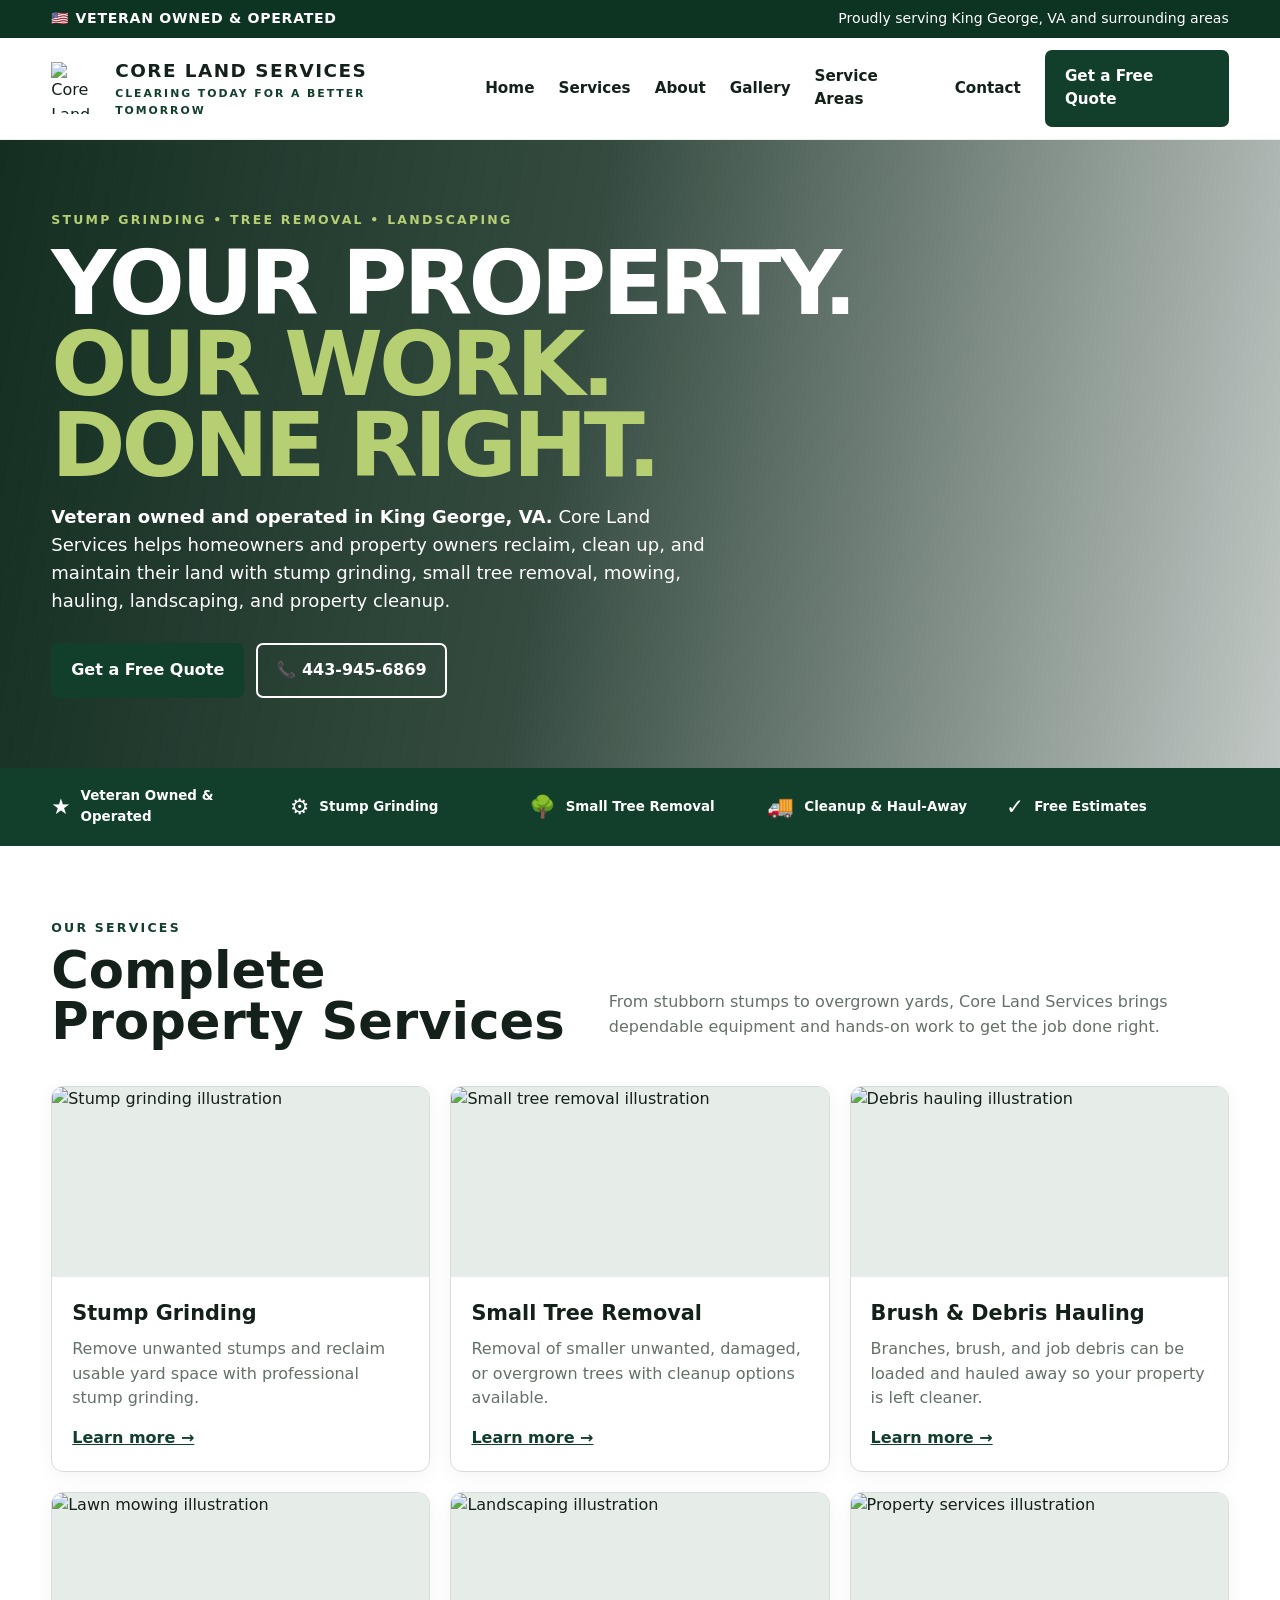
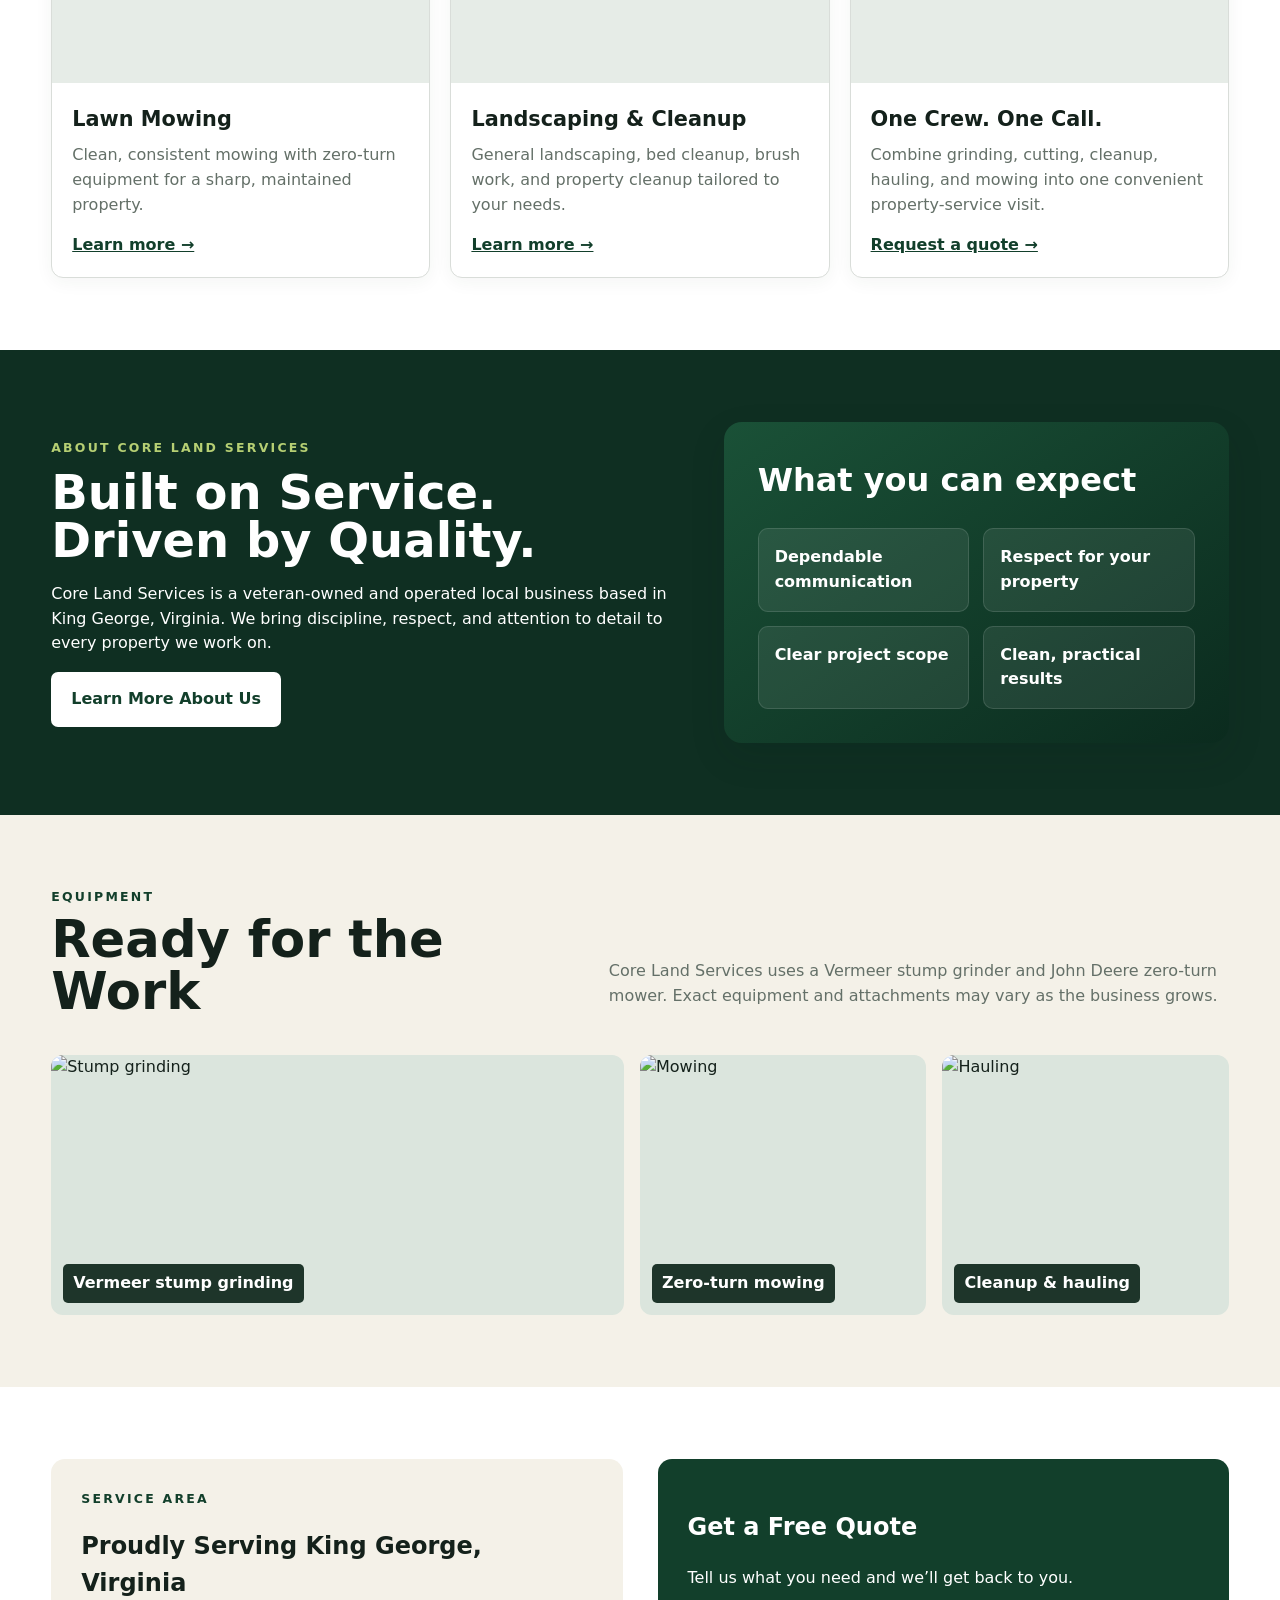
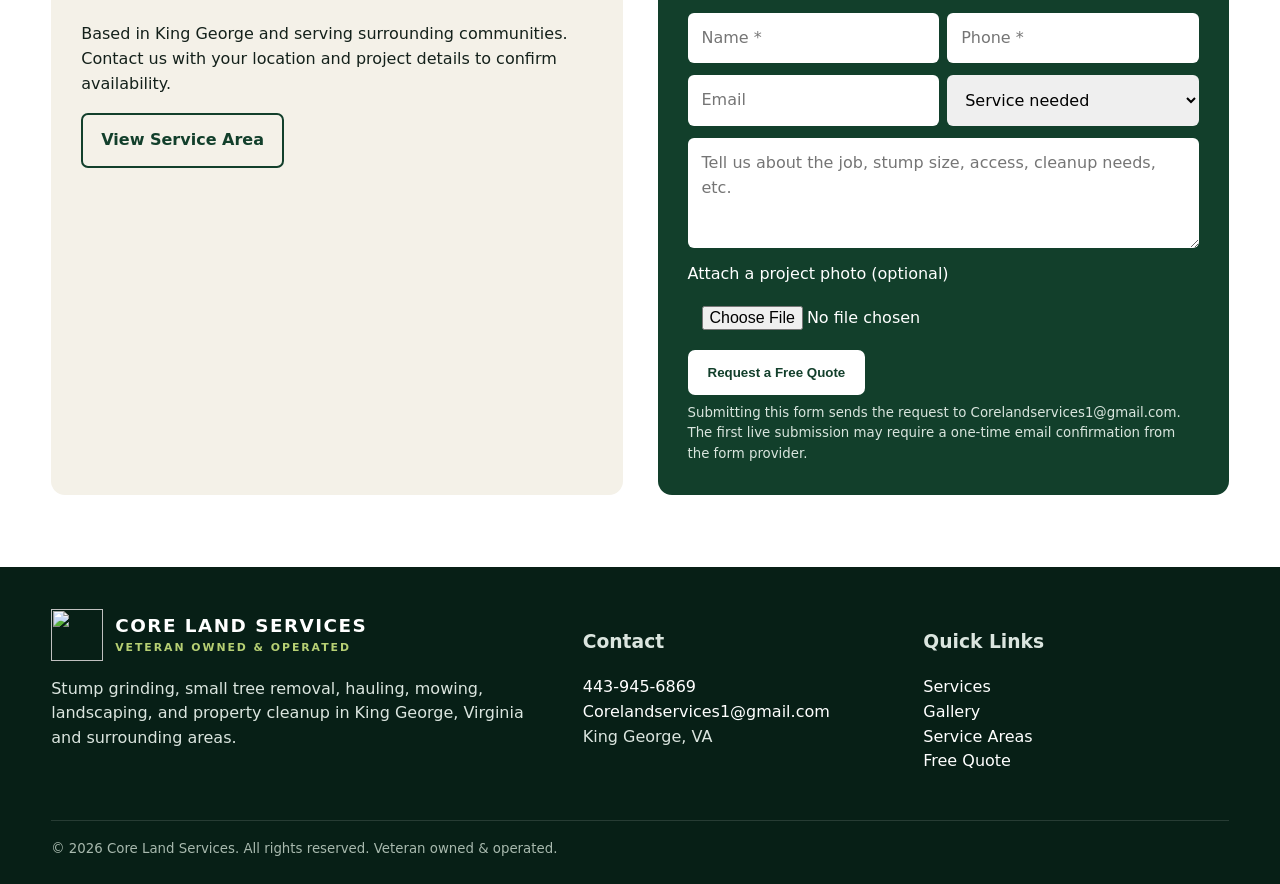
==== index.html @ 442d8fdb "Add files via upload" ====
<!doctype html><html lang="en"><head><meta charset="utf-8"><meta name="viewport" content="width=device-width,initial-scale=1"><title>Core Land Services | Stump Grinding & Landscaping in King George, VA</title><meta name="description" content="Veteran-owned stump grinding, small tree removal, hauling, mowing, landscaping and property cleanup in King George, Virginia."><link rel="canonical" href="https://corelandservicesva.com/"><link rel="stylesheet" href="styles.css"><meta name="theme-color" content="#123f2b"><script type="application/ld+json">{"@context":"https://schema.org","@type":"LocalBusiness","name":"Core Land Services","url":"https://corelandservicesva.com","telephone":"+1-443-945-6869","email":"Corelandservices1@gmail.com","description":"Veteran-owned stump grinding, small tree removal, hauling, mowing, landscaping, and property cleanup company serving King George, Virginia and surrounding areas.","address":{"@type":"PostalAddress","addressLocality":"King George","addressRegion":"VA","addressCountry":"US"},"areaServed":"King George, Virginia"}</script></head><body><div class="topbar"><div class="wrap"><span class="veteran">🇺🇸 VETERAN OWNED & OPERATED</span><span>Proudly serving King George, VA and surrounding areas</span></div></div>
<header class="site-header"><div class="wrap nav"><a class="brand" href="index.html"><img class="brand-mark" src="assets/logo.svg" alt="Core Land Services logo"><span class="brand-text"><strong>CORE LAND SERVICES</strong><span>CLEARING TODAY FOR A BETTER TOMORROW</span></span></a><button class="menu-btn" aria-label="Open menu">☰</button><nav class="navlinks"><a href="index.html">Home</a><a href="services.html">Services</a><a href="about.html">About</a><a href="gallery.html">Gallery</a><a href="service-areas.html">Service Areas</a><a href="contact.html">Contact</a><a class="btn btn-primary" href="contact.html#quote">Get a Free Quote</a></nav></div></header><main><section class="hero"><div class="wrap"><div><div class="eyebrow">Stump Grinding • Tree Removal • Landscaping</div><h1>Your property.<br><span>Our work. Done right.</span></h1><p><strong>Veteran owned and operated in King George, VA.</strong> Core Land Services helps homeowners and property owners reclaim, clean up, and maintain their land with stump grinding, small tree removal, mowing, hauling, landscaping, and property cleanup.</p><div class="hero-actions"><a class="btn btn-primary" href="contact.html#quote">Get a Free Quote</a><a class="btn btn-outline" href="tel:+14439456869">📞 443-945-6869</a></div></div></div></section>
<section class="trustbar"><div class="wrap trust-grid"><div class="trust-item"><b>★</b> Veteran Owned & Operated</div><div class="trust-item"><b>⚙</b> Stump Grinding</div><div class="trust-item"><b>🌳</b> Small Tree Removal</div><div class="trust-item"><b>🚚</b> Cleanup & Haul-Away</div><div class="trust-item"><b>✓</b> Free Estimates</div></div></section>
<section class="section"><div class="wrap"><div class="section-head"><div><div class="eyebrow" style="color:var(--green)">Our Services</div><h2>Complete Property Services</h2></div><p>From stubborn stumps to overgrown yards, Core Land Services brings dependable equipment and hands-on work to get the job done right.</p></div><div class="cards">
<div class="card"><div class="card-art"><img src="assets/stump.svg" alt="Stump grinding illustration"></div><div class="card-body"><h3>Stump Grinding</h3><p>Remove unwanted stumps and reclaim usable yard space with professional stump grinding.</p><a href="stump-grinding.html">Learn more →</a></div></div>
<div class="card"><div class="card-art"><img src="assets/tree.svg" alt="Small tree removal illustration"></div><div class="card-body"><h3>Small Tree Removal</h3><p>Removal of smaller unwanted, damaged, or overgrown trees with cleanup options available.</p><a href="small-tree-removal.html">Learn more →</a></div></div>
<div class="card"><div class="card-art"><img src="assets/haul.svg" alt="Debris hauling illustration"></div><div class="card-body"><h3>Brush & Debris Hauling</h3><p>Branches, brush, and job debris can be loaded and hauled away so your property is left cleaner.</p><a href="services.html#hauling">Learn more →</a></div></div>
<div class="card"><div class="card-art"><img src="assets/mow.svg" alt="Lawn mowing illustration"></div><div class="card-body"><h3>Lawn Mowing</h3><p>Clean, consistent mowing with zero-turn equipment for a sharp, maintained property.</p><a href="mowing-landscaping.html">Learn more →</a></div></div>
<div class="card"><div class="card-art"><img src="assets/landscape.svg" alt="Landscaping illustration"></div><div class="card-body"><h3>Landscaping & Cleanup</h3><p>General landscaping, bed cleanup, brush work, and property cleanup tailored to your needs.</p><a href="mowing-landscaping.html">Learn more →</a></div></div>
<div class="card"><div class="card-art"><img src="assets/hero-land.svg" alt="Property services illustration"></div><div class="card-body"><h3>One Crew. One Call.</h3><p>Combine grinding, cutting, cleanup, hauling, and mowing into one convenient property-service visit.</p><a href="contact.html#quote">Request a quote →</a></div></div>
</div></div></section>
<section class="section dark"><div class="wrap split"><div><div class="eyebrow">About Core Land Services</div><h2 style="font-size:3rem;line-height:1;margin:10px 0 18px">Built on Service.<br>Driven by Quality.</h2><p>Core Land Services is a veteran-owned and operated local business based in King George, Virginia. We bring discipline, respect, and attention to detail to every property we work on.</p><a class="btn btn-light" href="about.html">Learn More About Us</a></div><div class="feature-box"><h3>What you can expect</h3><div class="feature-list"><div class="feature">Dependable communication</div><div class="feature">Respect for your property</div><div class="feature">Clear project scope</div><div class="feature">Clean, practical results</div></div></div></div></section>
<section class="section alt"><div class="wrap"><div class="section-head"><div><div class="eyebrow" style="color:var(--green)">Equipment</div><h2>Ready for the Work</h2></div><p>Core Land Services uses a Vermeer stump grinder and John Deere zero-turn mower. Exact equipment and attachments may vary as the business grows.</p></div><div class="projects"><div class="project"><img src="assets/stump.svg" alt="Stump grinding"><span>Vermeer stump grinding</span></div><div class="project"><img src="assets/mow.svg" alt="Mowing"><span>Zero-turn mowing</span></div><div class="project"><img src="assets/haul.svg" alt="Hauling"><span>Cleanup & hauling</span></div></div></div></section>
<section class="section"><div class="wrap service-area"><div class="area-card"><div class="eyebrow" style="color:var(--green)">Service Area</div><h2>Proudly Serving King George, Virginia</h2><p>Based in King George and serving surrounding communities. Contact us with your location and project details to confirm availability.</p><a class="btn btn-ghost" href="service-areas.html">View Service Area</a></div><div class="quote-card" id="quote"><h2>Get a Free Quote</h2><p>Tell us what you need and we’ll get back to you.</p><form action="https://formsubmit.co/Corelandservices1@gmail.com" method="POST" enctype="multipart/form-data"><input type="hidden" name="_subject" value="New Core Land Services Quote Request"><input type="hidden" name="_captcha" value="false"><input type="hidden" name="_template" value="table"><input type="hidden" name="_next" value="https://corelandservicesva.com/thanks.html"><div class="form-grid"><input name="Name" placeholder="Name *" required><input name="Phone" type="tel" placeholder="Phone *" required></div><div class="form-grid"><input name="Email" type="email" placeholder="Email"><select name="Service"><option value="">Service needed</option><option>Stump Grinding</option><option>Small Tree Removal</option><option>Brush & Debris Hauling</option><option>Lawn Mowing</option><option>Landscaping / Property Cleanup</option><option>Other</option></select></div><textarea name="Message" placeholder="Tell us about the job, stump size, access, cleanup needs, etc."></textarea><label>Attach a project photo (optional)<input name="attachment" type="file" accept="image/*"></label><button class="btn btn-light" type="submit">Request a Free Quote</button><small>Submitting this form sends the request to Corelandservices1@gmail.com. The first live submission may require a one-time email confirmation from the form provider.</small></form></div></div></section></main><footer class="footer"><div class="wrap"><div class="footer-grid"><div><a class="brand" href="index.html"><img class="brand-mark" src="assets/logo.svg" alt=""><span class="brand-text"><strong style="color:#fff">CORE LAND SERVICES</strong><span style="color:#b6cf73">VETERAN OWNED & OPERATED</span></span></a><p>Stump grinding, small tree removal, hauling, mowing, landscaping, and property cleanup in King George, Virginia and surrounding areas.</p></div><div><h3>Contact</h3><p><a href="tel:+14439456869">443-945-6869</a><br><a href="mailto:Corelandservices1@gmail.com">Corelandservices1@gmail.com</a><br>King George, VA</p></div><div><h3>Quick Links</h3><p><a href="services.html">Services</a><br><a href="gallery.html">Gallery</a><br><a href="service-areas.html">Service Areas</a><br><a href="contact.html">Free Quote</a></p></div></div><small>© <span data-year></span> Core Land Services. All rights reserved. Veteran owned & operated.</small></div></footer><a class="btn btn-primary mobile-cta" href="tel:+14439456869">📞 Call 443-945-6869</a><script src="script.js"></script></body></html>
---- styles.css ----
:root{
  --green:#123f2b;--green2:#1f5a3d;--lime:#b6cf73;--cream:#f4f1e8;--ink:#14211b;--muted:#647068;--line:#d9ddd9;--white:#fff;--shadow:0 14px 36px rgba(12,35,24,.12)
}
*{box-sizing:border-box}html{scroll-behavior:smooth}body{margin:0;font-family:Inter,ui-sans-serif,system-ui,-apple-system,BlinkMacSystemFont,"Segoe UI",sans-serif;color:var(--ink);background:#fff;line-height:1.55}a{color:inherit}.wrap{width:min(1180px,92vw);margin:auto}.topbar{background:#0d3323;color:#fff;font-size:.88rem}.topbar .wrap{display:flex;justify-content:space-between;gap:20px;padding:8px 0}.veteran{font-weight:800;letter-spacing:.05em}.site-header{position:sticky;top:0;z-index:20;background:rgba(255,255,255,.96);backdrop-filter:blur(10px);border-bottom:1px solid rgba(18,63,43,.08)}.nav{display:flex;align-items:center;justify-content:space-between;gap:25px;padding:12px 0}.brand{display:flex;align-items:center;gap:12px;text-decoration:none}.brand-mark{width:52px;height:52px}.brand-text strong{display:block;font-size:1.15rem;letter-spacing:.08em}.brand-text span{display:block;font-size:.68rem;letter-spacing:.18em;color:var(--green);font-weight:800}.navlinks{display:flex;gap:24px;align-items:center}.navlinks a{text-decoration:none;font-weight:700;font-size:.95rem}.navlinks a:hover{color:var(--green2)}.btn{display:inline-flex;align-items:center;justify-content:center;gap:9px;padding:13px 18px;border-radius:7px;text-decoration:none;font-weight:900;border:2px solid transparent;cursor:pointer}.btn-primary{background:var(--green);color:#fff}.btn-primary:hover{background:#0b3121}.btn-outline{border-color:#fff;color:#fff}.btn-light{background:#fff;color:var(--green)}.btn-ghost{border-color:var(--green);color:var(--green)}.menu-btn{display:none;background:none;border:0;font-size:1.55rem}.hero{position:relative;overflow:hidden;background:linear-gradient(100deg,rgba(8,35,22,.95),rgba(8,35,22,.82) 44%,rgba(8,35,22,.25)),url('assets/hero-land.svg') center/cover no-repeat;color:#fff}.hero .wrap{min-height:590px;display:flex;align-items:center;padding:70px 0}.eyebrow{text-transform:uppercase;letter-spacing:.18em;font-weight:900;font-size:.78rem;color:var(--lime)}.hero h1,.page-hero h1{font-size:clamp(2.8rem,7vw,5.8rem);line-height:.9;margin:14px 0 18px;max-width:820px;letter-spacing:-.045em;text-transform:uppercase}.hero h1 span{color:var(--lime)}.hero p{max-width:660px;font-size:1.13rem}.hero-actions{display:flex;gap:12px;flex-wrap:wrap;margin-top:28px}.trustbar{background:var(--green);color:#fff}.trust-grid{display:grid;grid-template-columns:repeat(5,1fr);gap:16px;padding:18px 0}.trust-item{display:flex;align-items:center;gap:10px;font-weight:800;font-size:.84rem}.trust-item b{font-size:1.35rem}.section{padding:72px 0}.section.alt{background:var(--cream)}.section.dark{background:#0f2f22;color:#fff}.section-head{display:flex;justify-content:space-between;gap:35px;align-items:end;margin-bottom:30px}.section-head h2{font-size:clamp(2rem,4vw,3.2rem);line-height:1;margin:8px 0}.section-head p{max-width:620px;color:var(--muted)}.dark .section-head p{color:#d3ddd6}.cards{display:grid;grid-template-columns:repeat(3,1fr);gap:20px}.card{border:1px solid var(--line);border-radius:12px;overflow:hidden;background:#fff;box-shadow:0 4px 18px rgba(30,55,42,.05)}.card-art{height:190px;background:#e6ece7}.card-art img{width:100%;height:100%;object-fit:cover}.card-body{padding:20px}.card h3{margin:0 0 8px;font-size:1.3rem}.card p{color:var(--muted);margin:0 0 15px}.card a{font-weight:900;color:var(--green)}.split{display:grid;grid-template-columns:1.1fr .9fr;gap:55px;align-items:center}.feature-box{background:linear-gradient(145deg,#1a5137,#0b2b1e);color:#fff;border-radius:18px;padding:34px;box-shadow:var(--shadow)}.feature-box h3{font-size:2rem;margin:0 0 10px}.feature-list{display:grid;grid-template-columns:1fr 1fr;gap:14px;margin-top:22px}.feature{background:rgba(255,255,255,.08);border:1px solid rgba(255,255,255,.12);padding:16px;border-radius:10px;font-weight:800}.projects{display:grid;grid-template-columns:2fr 1fr 1fr;gap:16px}.project{min-height:260px;border-radius:12px;overflow:hidden;background:#dbe5dd;position:relative}.project img{width:100%;height:100%;object-fit:cover}.project span{position:absolute;left:12px;bottom:12px;background:rgba(10,35,23,.9);color:white;padding:7px 10px;border-radius:5px;font-weight:800}.service-area{display:grid;grid-template-columns:1fr 1fr;gap:35px}.area-card,.quote-card{padding:30px;border-radius:14px}.area-card{background:var(--cream)}.quote-card{background:var(--green);color:#fff}.quote-card input,.quote-card textarea,.quote-card select{width:100%;padding:13px 14px;border:0;border-radius:6px;margin:6px 0;font:inherit}.quote-card textarea{min-height:110px;resize:vertical}.form-grid{display:grid;grid-template-columns:1fr 1fr;gap:8px}.quote-card small{display:block;color:#d9e5de;margin-top:8px}.page-hero{background:linear-gradient(100deg,rgba(8,35,22,.96),rgba(8,35,22,.75)),url('assets/hero-land.svg') center/cover;color:#fff;padding:90px 0}.page-hero h1{font-size:clamp(2.7rem,6vw,5rem);max-width:900px}.breadcrumbs{font-weight:800;color:#d6e5dd}.content{max-width:850px}.content h2{font-size:2rem;margin-top:35px}.service-detail{display:grid;grid-template-columns:1fr 1fr;gap:38px;align-items:start}.service-detail img{width:100%;border-radius:14px}.checklist{padding:0;list-style:none}.checklist li{padding:8px 0 8px 30px;position:relative}.checklist li:before{content:'✓';position:absolute;left:0;color:var(--green);font-weight:900}.callout{background:var(--cream);border-left:5px solid var(--green);padding:22px;border-radius:8px}.contact-grid{display:grid;grid-template-columns:.85fr 1.15fr;gap:30px}.contact-box{border:1px solid var(--line);border-radius:12px;padding:25px}.contact-box a{color:var(--green);font-weight:900}.footer{background:#071f16;color:#dbe5df;padding:42px 0 24px}.footer-grid{display:grid;grid-template-columns:1.3fr .8fr .8fr;gap:35px}.footer a{color:#fff;text-decoration:none}.footer small{display:block;border-top:1px solid rgba(255,255,255,.13);margin-top:30px;padding-top:18px;color:#a8b9ae}.gallery{display:grid;grid-template-columns:repeat(3,1fr);gap:16px}.gallery figure{margin:0}.gallery img{width:100%;border-radius:10px}.gallery figcaption{font-weight:800;margin-top:6px}.notice{background:#fff8dd;border:1px solid #ead99a;padding:14px;border-radius:8px;color:#5e542f}.mobile-cta{display:none}
@media(max-width:900px){.navlinks{display:none;position:absolute;left:0;right:0;top:77px;background:#fff;padding:18px 4vw;flex-direction:column;align-items:flex-start;border-bottom:1px solid var(--line)}.navlinks.open{display:flex}.navlinks .btn{width:100%}.menu-btn{display:block}.trust-grid{grid-template-columns:1fr 1fr}.cards,.split,.service-area,.service-detail,.contact-grid,.footer-grid{grid-template-columns:1fr}.projects{grid-template-columns:1fr 1fr}.projects .project:first-child{grid-column:1/-1}.gallery{grid-template-columns:1fr 1fr}.hero .wrap{min-height:530px}.topbar .wrap{justify-content:center}.topbar .wrap span:last-child{display:none}.mobile-cta{display:flex;position:fixed;z-index:30;left:12px;right:12px;bottom:12px;box-shadow:0 10px 30px rgba(0,0,0,.25)}body{padding-bottom:72px}}
@media(max-width:580px){.cards,.gallery,.projects,.form-grid,.feature-list,.trust-grid{grid-template-columns:1fr}.projects .project:first-child{grid-column:auto}.hero h1{font-size:3rem}.brand-text strong{font-size:1rem}.brand-mark{width:44px;height:44px}.section{padding:54px 0}.section-head{display:block}.hero .wrap{padding:50px 0}.hero-actions .btn{width:100%}}
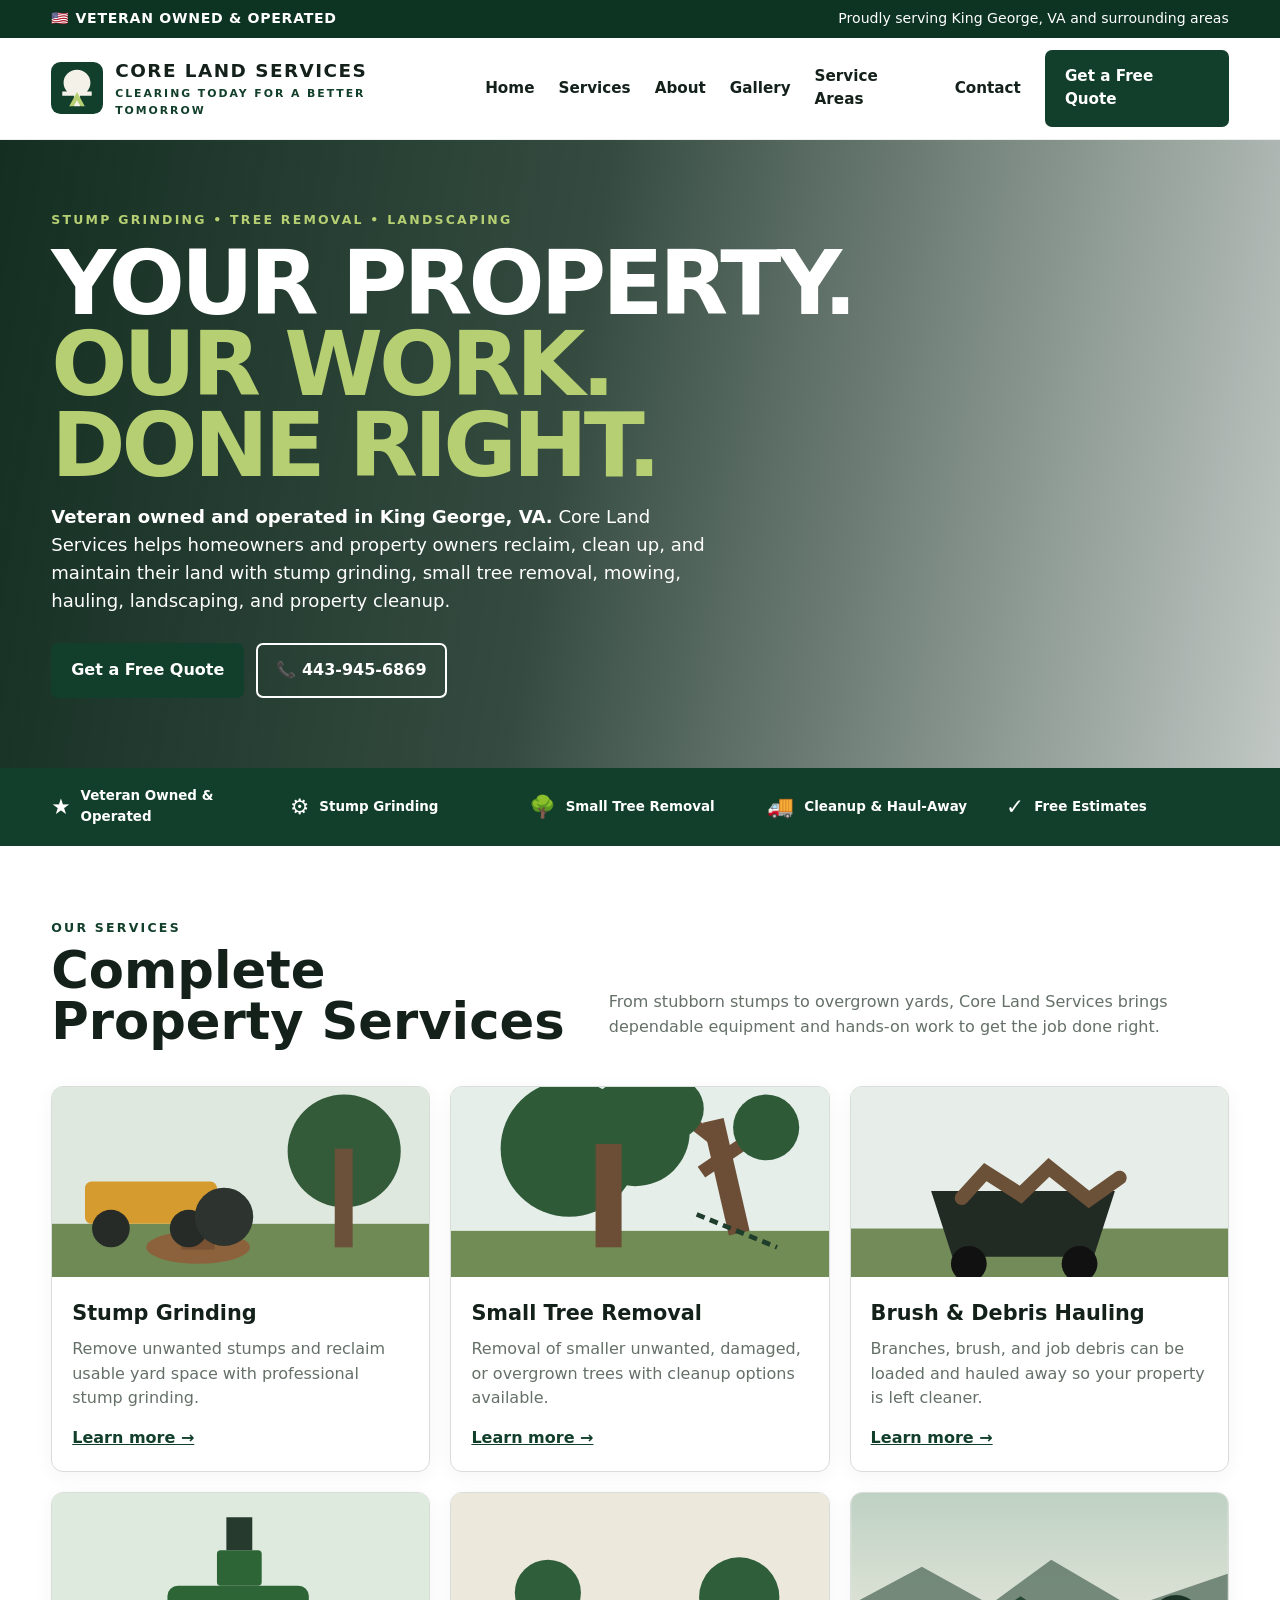
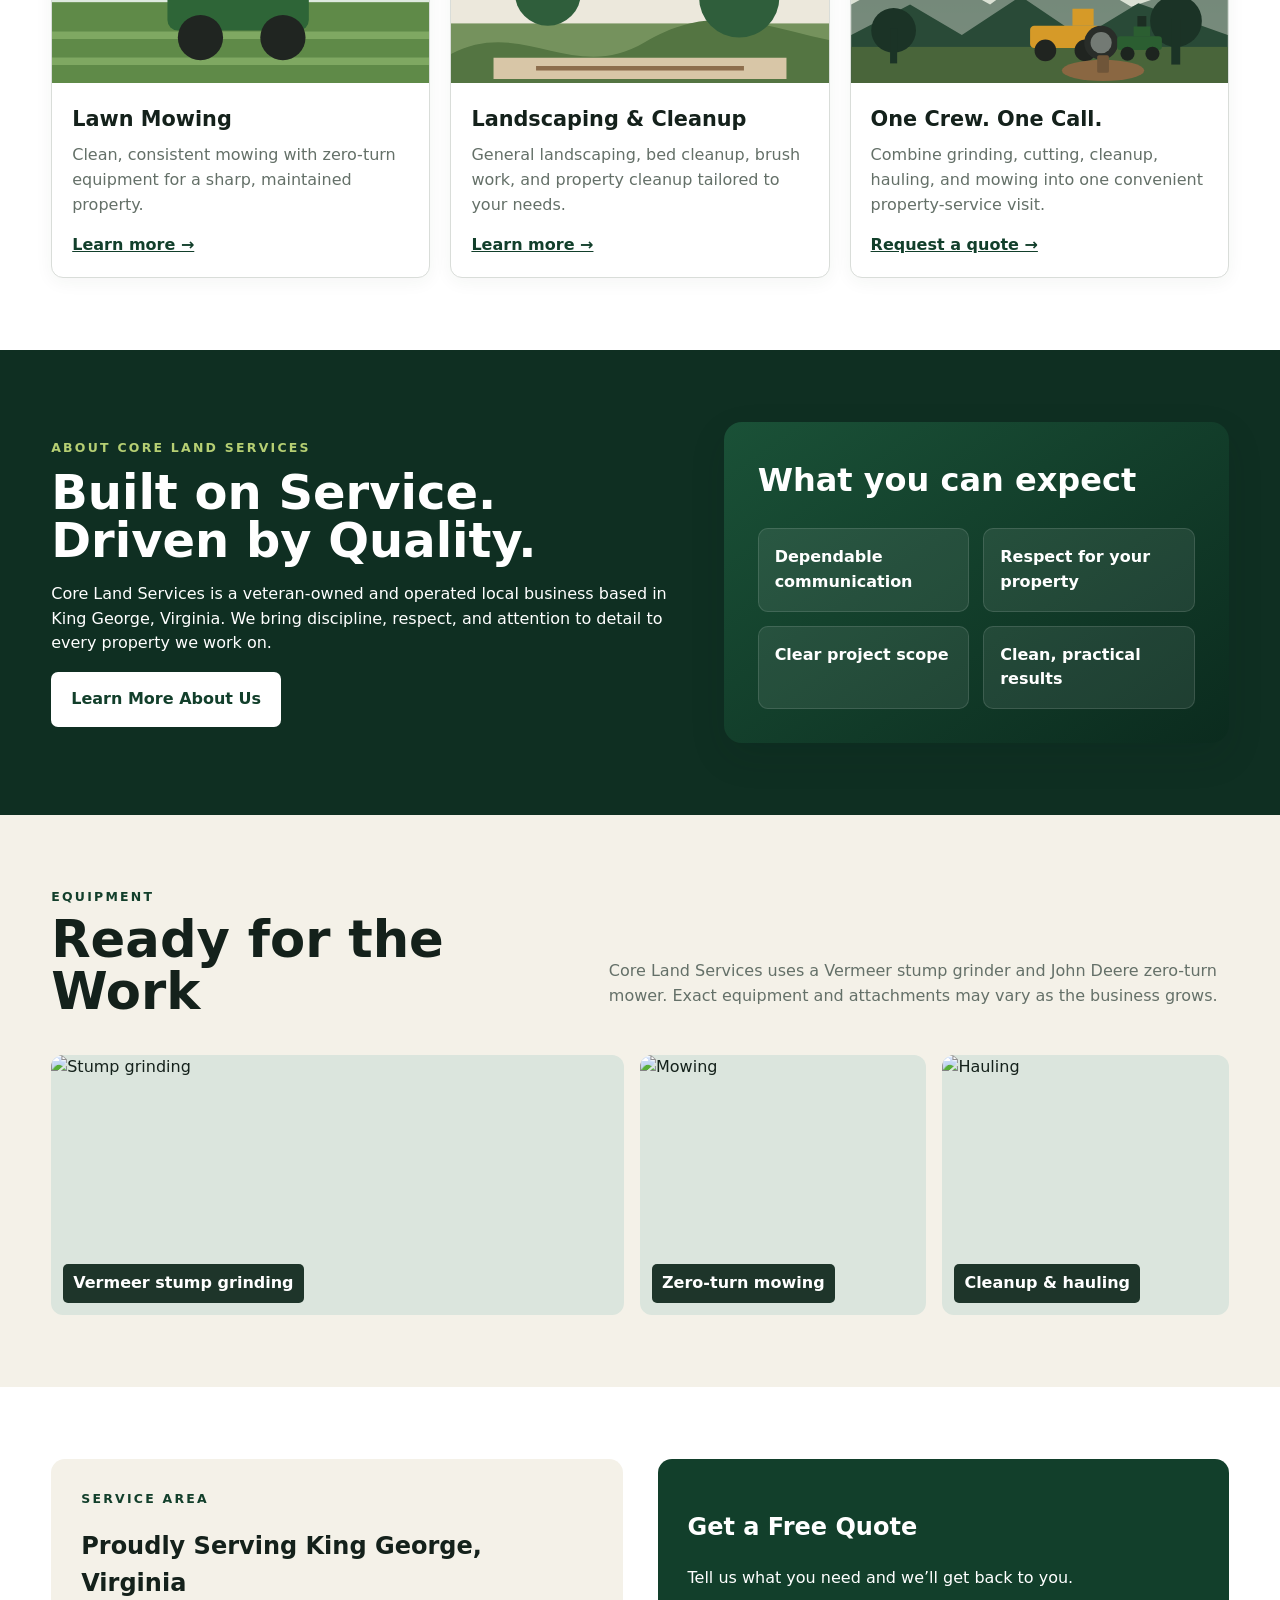
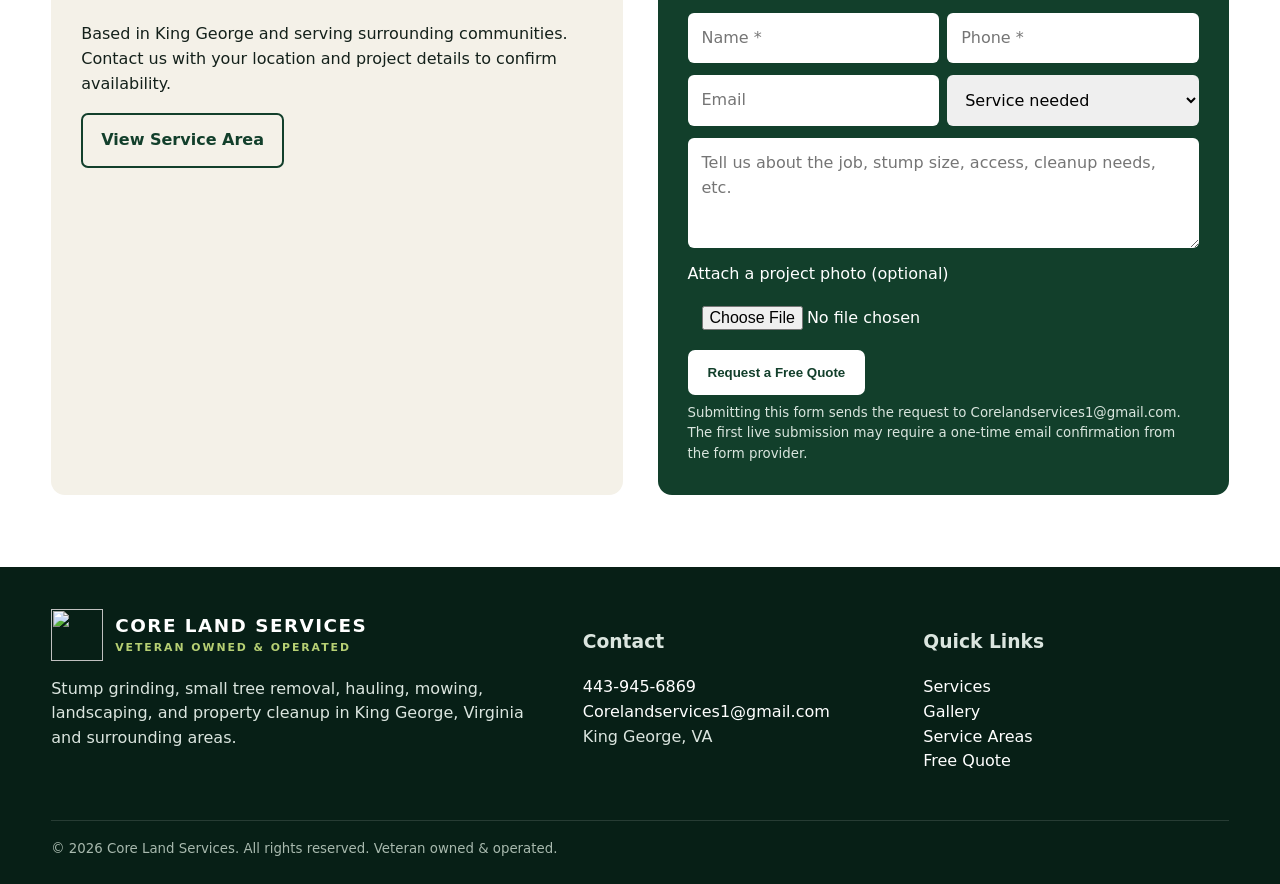
==== commit a40b1199: "Fix HTML structure and update logo paths" ====
--- a/index.html
+++ b/index.html
@@ -1,14 +1,14 @@
 <!doctype html><html lang="en"><head><meta charset="utf-8"><meta name="viewport" content="width=device-width,initial-scale=1"><title>Core Land Services | Stump Grinding & Landscaping in King George, VA</title><meta name="description" content="Veteran-owned stump grinding, small tree removal, hauling, mowing, landscaping and property cleanup in King George, Virginia."><link rel="canonical" href="https://corelandservicesva.com/"><link rel="stylesheet" href="styles.css"><meta name="theme-color" content="#123f2b"><script type="application/ld+json">{"@context":"https://schema.org","@type":"LocalBusiness","name":"Core Land Services","url":"https://corelandservicesva.com","telephone":"+1-443-945-6869","email":"Corelandservices1@gmail.com","description":"Veteran-owned stump grinding, small tree removal, hauling, mowing, landscaping, and property cleanup company serving King George, Virginia and surrounding areas.","address":{"@type":"PostalAddress","addressLocality":"King George","addressRegion":"VA","addressCountry":"US"},"areaServed":"King George, Virginia"}</script></head><body><div class="topbar"><div class="wrap"><span class="veteran">🇺🇸 VETERAN OWNED & OPERATED</span><span>Proudly serving King George, VA and surrounding areas</span></div></div>
-<header class="site-header"><div class="wrap nav"><a class="brand" href="index.html"><img class="brand-mark" src="assets/logo.svg" alt="Core Land Services logo"><span class="brand-text"><strong>CORE LAND SERVICES</strong><span>CLEARING TODAY FOR A BETTER TOMORROW</span></span></a><button class="menu-btn" aria-label="Open menu">☰</button><nav class="navlinks"><a href="index.html">Home</a><a href="services.html">Services</a><a href="about.html">About</a><a href="gallery.html">Gallery</a><a href="service-areas.html">Service Areas</a><a href="contact.html">Contact</a><a class="btn btn-primary" href="contact.html#quote">Get a Free Quote</a></nav></div></header><main><section class="hero"><div class="wrap"><div><div class="eyebrow">Stump Grinding • Tree Removal • Landscaping</div><h1>Your property.<br><span>Our work. Done right.</span></h1><p><strong>Veteran owned and operated in King George, VA.</strong> Core Land Services helps homeowners and property owners reclaim, clean up, and maintain their land with stump grinding, small tree removal, mowing, hauling, landscaping, and property cleanup.</p><div class="hero-actions"><a class="btn btn-primary" href="contact.html#quote">Get a Free Quote</a><a class="btn btn-outline" href="tel:+14439456869">📞 443-945-6869</a></div></div></div></section>
+<header class="site-header"><div class="wrap nav"><a class="brand" href="index.html"><img class="brand-mark" src="logo.svg" alt="Core Land Services logo"><span class="brand-text"><strong>CORE LAND SERVICES</strong><span>CLEARING TODAY FOR A BETTER TOMORROW</span></span></a><button class="menu-btn" aria-label="Open menu">☰</button><nav class="navlinks"><a href="index.html">Home</a><a href="services.html">Services</a><a href="about.html">About</a><a href="gallery.html">Gallery</a><a href="service-areas.html">Service Areas</a><a href="contact.html">Contact</a><a class="btn btn-primary" href="contact.html#quote">Get a Free Quote</a></nav></div></header><main><section class="hero"><div class="wrap"><div><div class="eyebrow">Stump Grinding • Tree Removal • Landscaping</div><h1>Your property.<br><span>Our work. Done right.</span></h1><p><strong>Veteran owned and operated in King George, VA.</strong> Core Land Services helps homeowners and property owners reclaim, clean up, and maintain their land with stump grinding, small tree removal, mowing, hauling, landscaping, and property cleanup.</p><div class="hero-actions"><a class="btn btn-primary" href="contact.html#quote">Get a Free Quote</a><a class="btn btn-outline" href="tel:+14439456869">📞 443-945-6869</a></div></div></div></section>
 <section class="trustbar"><div class="wrap trust-grid"><div class="trust-item"><b>★</b> Veteran Owned & Operated</div><div class="trust-item"><b>⚙</b> Stump Grinding</div><div class="trust-item"><b>🌳</b> Small Tree Removal</div><div class="trust-item"><b>🚚</b> Cleanup & Haul-Away</div><div class="trust-item"><b>✓</b> Free Estimates</div></div></section>
 <section class="section"><div class="wrap"><div class="section-head"><div><div class="eyebrow" style="color:var(--green)">Our Services</div><h2>Complete Property Services</h2></div><p>From stubborn stumps to overgrown yards, Core Land Services brings dependable equipment and hands-on work to get the job done right.</p></div><div class="cards">
-<div class="card"><div class="card-art"><img src="assets/stump.svg" alt="Stump grinding illustration"></div><div class="card-body"><h3>Stump Grinding</h3><p>Remove unwanted stumps and reclaim usable yard space with professional stump grinding.</p><a href="stump-grinding.html">Learn more →</a></div></div>
-<div class="card"><div class="card-art"><img src="assets/tree.svg" alt="Small tree removal illustration"></div><div class="card-body"><h3>Small Tree Removal</h3><p>Removal of smaller unwanted, damaged, or overgrown trees with cleanup options available.</p><a href="small-tree-removal.html">Learn more →</a></div></div>
-<div class="card"><div class="card-art"><img src="assets/haul.svg" alt="Debris hauling illustration"></div><div class="card-body"><h3>Brush & Debris Hauling</h3><p>Branches, brush, and job debris can be loaded and hauled away so your property is left cleaner.</p><a href="services.html#hauling">Learn more →</a></div></div>
-<div class="card"><div class="card-art"><img src="assets/mow.svg" alt="Lawn mowing illustration"></div><div class="card-body"><h3>Lawn Mowing</h3><p>Clean, consistent mowing with zero-turn equipment for a sharp, maintained property.</p><a href="mowing-landscaping.html">Learn more →</a></div></div>
-<div class="card"><div class="card-art"><img src="assets/landscape.svg" alt="Landscaping illustration"></div><div class="card-body"><h3>Landscaping & Cleanup</h3><p>General landscaping, bed cleanup, brush work, and property cleanup tailored to your needs.</p><a href="mowing-landscaping.html">Learn more →</a></div></div>
-<div class="card"><div class="card-art"><img src="assets/hero-land.svg" alt="Property services illustration"></div><div class="card-body"><h3>One Crew. One Call.</h3><p>Combine grinding, cutting, cleanup, hauling, and mowing into one convenient property-service visit.</p><a href="contact.html#quote">Request a quote →</a></div></div>
+<div class="card"><div class="card-art"><img src="stump.svg" alt="Stump grinding illustration"></div><div class="card-body"><h3>Stump Grinding</h3><p>Remove unwanted stumps and reclaim usable yard space with professional stump grinding.</p><a href="stump-grinding.html">Learn more →</a></div></div>
+<div class="card"><div class="card-art"><img src="tree.svg" alt="Small tree removal illustration"></div><div class="card-body"><h3>Small Tree Removal</h3><p>Removal of smaller unwanted, damaged, or overgrown trees with cleanup options available.</p><a href="small-tree-removal.html">Learn more →</a></div></div>
+<div class="card"><div class="card-art"><img src="haul.svg" alt="Debris hauling illustration"></div><div class="card-body"><h3>Brush & Debris Hauling</h3><p>Branches, brush, and job debris can be loaded and hauled away so your property is left cleaner.</p><a href="services.html#hauling">Learn more →</a></div></div>
+<div class="card"><div class="card-art"><img src="mow.svg" alt="Lawn mowing illustration"></div><div class="card-body"><h3>Lawn Mowing</h3><p>Clean, consistent mowing with zero-turn equipment for a sharp, maintained property.</p><a href="mowing-landscaping.html">Learn more →</a></div></div>
+<div class="card"><div class="card-art"><img src="landscape.svg" alt="Landscaping illustration"></div><div class="card-body"><h3>Landscaping & Cleanup</h3><p>General landscaping, bed cleanup, brush work, and property cleanup tailored to your needs.</p><a href="mowing-landscaping.html">Learn more →</a></div></div>
+<div class="card"><div class="card-art"><img src="hero-land.svg" alt="Property services illustration"></div><div class="card-body"><h3>One Crew. One Call.</h3><p>Combine grinding, cutting, cleanup, hauling, and mowing into one convenient property-service visit.</p><a href="contact.html#quote">Request a quote →</a></div></div>
 </div></div></section>
 <section class="section dark"><div class="wrap split"><div><div class="eyebrow">About Core Land Services</div><h2 style="font-size:3rem;line-height:1;margin:10px 0 18px">Built on Service.<br>Driven by Quality.</h2><p>Core Land Services is a veteran-owned and operated local business based in King George, Virginia. We bring discipline, respect, and attention to detail to every property we work on.</p><a class="btn btn-light" href="about.html">Learn More About Us</a></div><div class="feature-box"><h3>What you can expect</h3><div class="feature-list"><div class="feature">Dependable communication</div><div class="feature">Respect for your property</div><div class="feature">Clear project scope</div><div class="feature">Clean, practical results</div></div></div></div></section>
 <section class="section alt"><div class="wrap"><div class="section-head"><div><div class="eyebrow" style="color:var(--green)">Equipment</div><h2>Ready for the Work</h2></div><p>Core Land Services uses a Vermeer stump grinder and John Deere zero-turn mower. Exact equipment and attachments may vary as the business grows.</p></div><div class="projects"><div class="project"><img src="assets/stump.svg" alt="Stump grinding"><span>Vermeer stump grinding</span></div><div class="project"><img src="assets/mow.svg" alt="Mowing"><span>Zero-turn mowing</span></div><div class="project"><img src="assets/haul.svg" alt="Hauling"><span>Cleanup & hauling</span></div></div></div></section>
-<section class="section"><div class="wrap service-area"><div class="area-card"><div class="eyebrow" style="color:var(--green)">Service Area</div><h2>Proudly Serving King George, Virginia</h2><p>Based in King George and serving surrounding communities. Contact us with your location and project details to confirm availability.</p><a class="btn btn-ghost" href="service-areas.html">View Service Area</a></div><div class="quote-card" id="quote"><h2>Get a Free Quote</h2><p>Tell us what you need and we’ll get back to you.</p><form action="https://formsubmit.co/Corelandservices1@gmail.com" method="POST" enctype="multipart/form-data"><input type="hidden" name="_subject" value="New Core Land Services Quote Request"><input type="hidden" name="_captcha" value="false"><input type="hidden" name="_template" value="table"><input type="hidden" name="_next" value="https://corelandservicesva.com/thanks.html"><div class="form-grid"><input name="Name" placeholder="Name *" required><input name="Phone" type="tel" placeholder="Phone *" required></div><div class="form-grid"><input name="Email" type="email" placeholder="Email"><select name="Service"><option value="">Service needed</option><option>Stump Grinding</option><option>Small Tree Removal</option><option>Brush & Debris Hauling</option><option>Lawn Mowing</option><option>Landscaping / Property Cleanup</option><option>Other</option></select></div><textarea name="Message" placeholder="Tell us about the job, stump size, access, cleanup needs, etc."></textarea><label>Attach a project photo (optional)<input name="attachment" type="file" accept="image/*"></label><button class="btn btn-light" type="submit">Request a Free Quote</button><small>Submitting this form sends the request to Corelandservices1@gmail.com. The first live submission may require a one-time email confirmation from the form provider.</small></form></div></div></section></main><footer class="footer"><div class="wrap"><div class="footer-grid"><div><a class="brand" href="index.html"><img class="brand-mark" src="assets/logo.svg" alt=""><span class="brand-text"><strong style="color:#fff">CORE LAND SERVICES</strong><span style="color:#b6cf73">VETERAN OWNED & OPERATED</span></span></a><p>Stump grinding, small tree removal, hauling, mowing, landscaping, and property cleanup in King George, Virginia and surrounding areas.</p></div><div><h3>Contact</h3><p><a href="tel:+14439456869">443-945-6869</a><br><a href="mailto:Corelandservices1@gmail.com">Corelandservices1@gmail.com</a><br>King George, VA</p></div><div><h3>Quick Links</h3><p><a href="services.html">Services</a><br><a href="gallery.html">Gallery</a><br><a href="service-areas.html">Service Areas</a><br><a href="contact.html">Free Quote</a></p></div></div><small>© <span data-year></span> Core Land Services. All rights reserved. Veteran owned & operated.</small></div></footer><a class="btn btn-primary mobile-cta" href="tel:+14439456869">📞 Call 443-945-6869</a><script src="script.js"></script></body></html>+<section class="section"><div class="wrap service-area"><div class="area-card"><div class="eyebrow" style="color:var(--green)">Service Area</div><h2>Proudly Serving King George, Virginia</h2><p>Based in King George and serving surrounding communities. Contact us with your location and project details to confirm availability.</p><a class="btn btn-ghost" href="service-areas.html">View Service Area</a></div><div class="quote-card" id="quote"><h2>Get a Free Quote</h2><p>Tell us what you need and we’ll get back to you.</p><form action="https://formsubmit.co/Corelandservices1@gmail.com" method="POST" enctype="multipart/form-data"><input type="hidden" name="_subject" value="New Core Land Services Quote Request"><input type="hidden" name="_captcha" value="false"><input type="hidden" name="_template" value="table"><input type="hidden" name="_next" value="https://corelandservicesva.com/thanks.html"><div class="form-grid"><input name="Name" placeholder="Name *" required><input name="Phone" type="tel" placeholder="Phone *" required></div><div class="form-grid"><input name="Email" type="email" placeholder="Email"><select name="Service"><option value="">Service needed</option><option>Stump Grinding</option><option>Small Tree Removal</option><option>Brush & Debris Hauling</option><option>Lawn Mowing</option><option>Landscaping / Property Cleanup</option><option>Other</option></select></div><textarea name="Message" placeholder="Tell us about the job, stump size, access, cleanup needs, etc."></textarea><label>Attach a project photo (optional)<input name="attachment" type="file" accept="image/*"></label><button class="btn btn-light" type="submit">Request a Free Quote</button><small>Submitting this form sends the request to Corelandservices1@gmail.com. The first live submission may require a one-time email confirmation from the form provider.</small></form></div></div></section></main><footer class="footer"><div class="wrap"><div class="footer-grid"><div><a class="brand" href="index.html"><img class="brand-mark" src="assets/logo.svg" alt=""><span class="brand-text"><strong style="color:#fff">CORE LAND SERVICES</strong><span style="color:#b6cf73">VETERAN OWNED & OPERATED</span></span></a><p>Stump grinding, small tree removal, hauling, mowing, landscaping, and property cleanup in King George, Virginia and surrounding areas.</p></div><div><h3>Contact</h3><p><a href="tel:+14439456869">443-945-6869</a><br><a href="mailto:Corelandservices1@gmail.com">Corelandservices1@gmail.com</a><br>King George, VA</p></div><div><h3>Quick Links</h3><p><a href="services.html">Services</a><br><a href="gallery.html">Gallery</a><br><a href="service-areas.html">Service Areas</a><br><a href="contact.html">Free Quote</a></p></div></div><small>© <span data-year></span> Core Land Services. All rights reserved. Veteran owned & operated.</small></div></footer><a class="btn btn-primary mobile-cta" href="tel:+14439456869">📞 Call 443-945-6869</a><script src="script.js"></script></body></html>
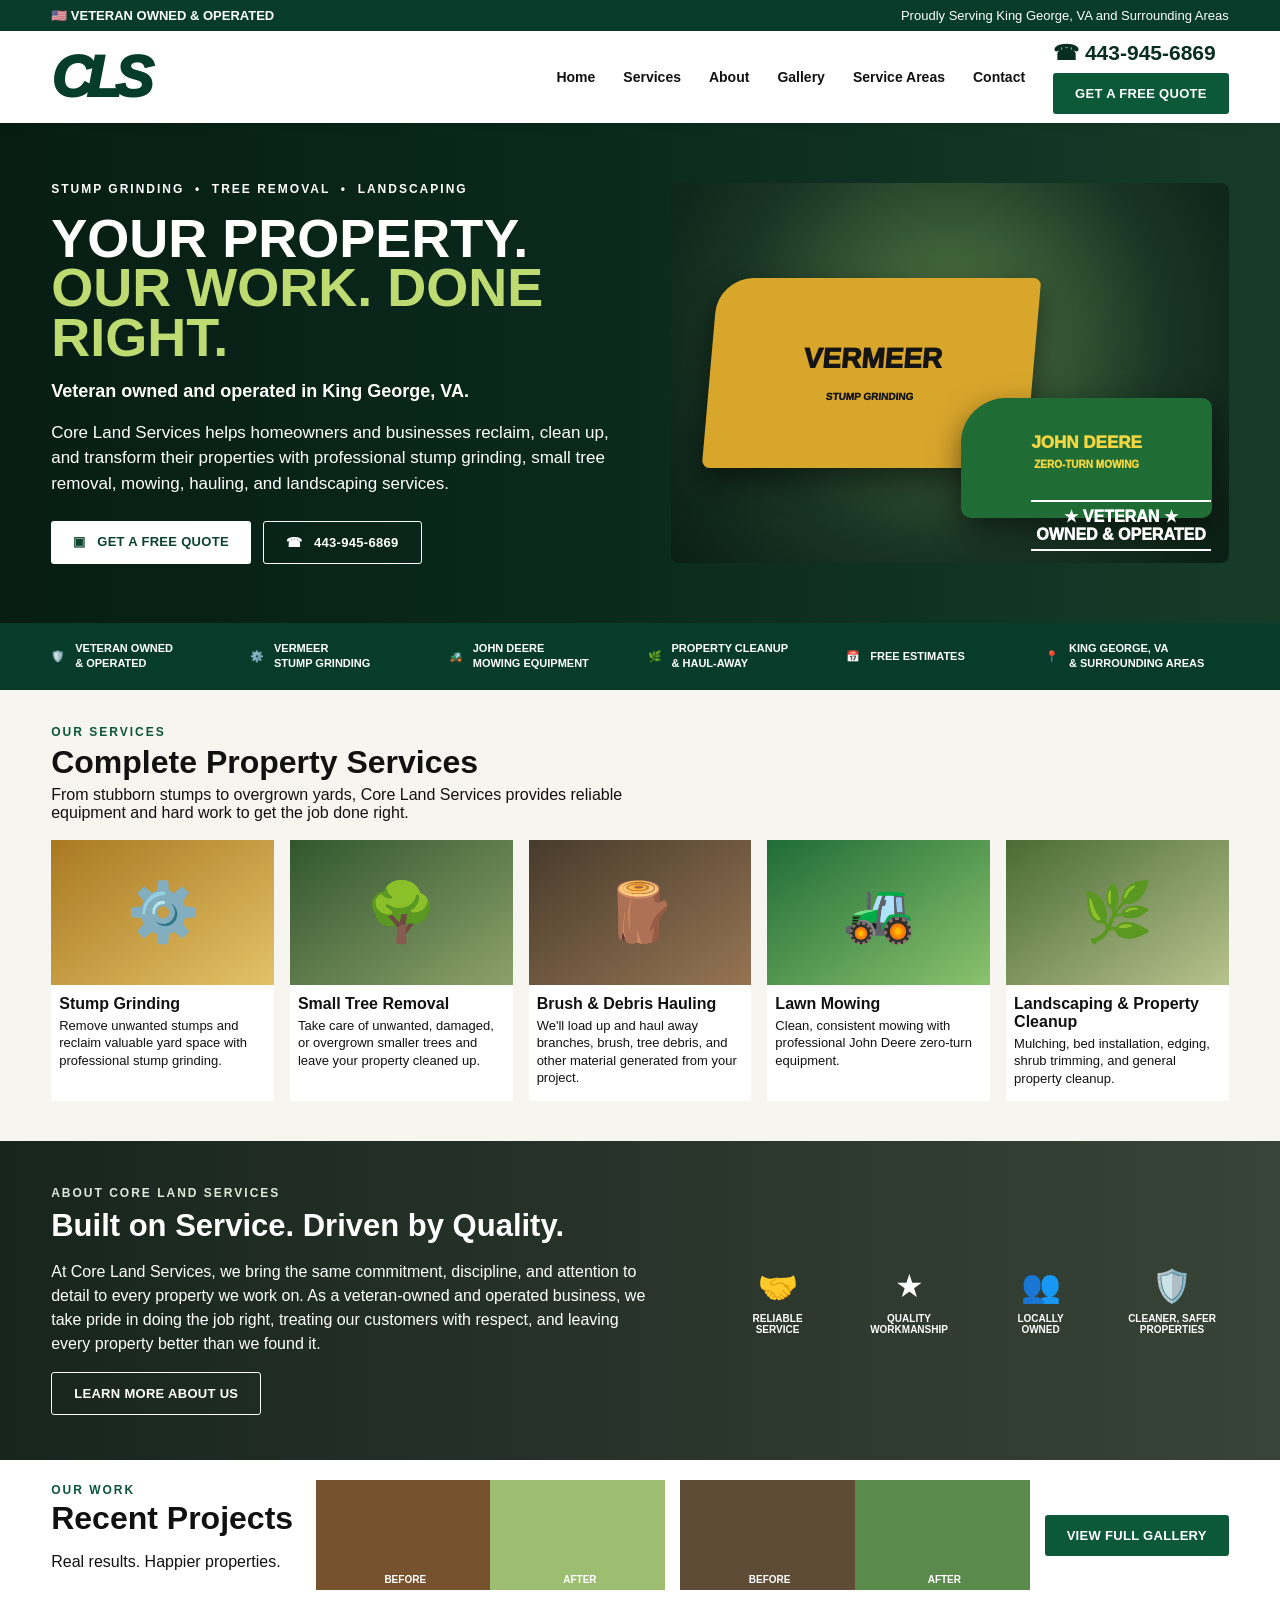
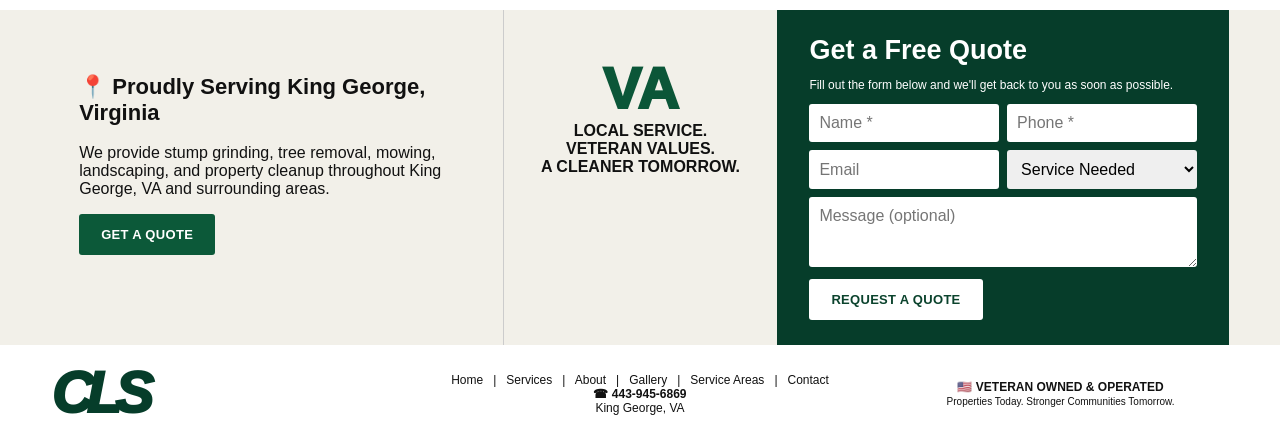
==== commit 4b1200cd: "Add files via upload" ====
--- a/index.html
+++ b/index.html
@@ -1,14 +1,106 @@
-<!doctype html><html lang="en"><head><meta charset="utf-8"><meta name="viewport" content="width=device-width,initial-scale=1"><title>Core Land Services | Stump Grinding & Landscaping in King George, VA</title><meta name="description" content="Veteran-owned stump grinding, small tree removal, hauling, mowing, landscaping and property cleanup in King George, Virginia."><link rel="canonical" href="https://corelandservicesva.com/"><link rel="stylesheet" href="styles.css"><meta name="theme-color" content="#123f2b"><script type="application/ld+json">{"@context":"https://schema.org","@type":"LocalBusiness","name":"Core Land Services","url":"https://corelandservicesva.com","telephone":"+1-443-945-6869","email":"Corelandservices1@gmail.com","description":"Veteran-owned stump grinding, small tree removal, hauling, mowing, landscaping, and property cleanup company serving King George, Virginia and surrounding areas.","address":{"@type":"PostalAddress","addressLocality":"King George","addressRegion":"VA","addressCountry":"US"},"areaServed":"King George, Virginia"}</script></head><body><div class="topbar"><div class="wrap"><span class="veteran">🇺🇸 VETERAN OWNED & OPERATED</span><span>Proudly serving King George, VA and surrounding areas</span></div></div>
-<header class="site-header"><div class="wrap nav"><a class="brand" href="index.html"><img class="brand-mark" src="logo.svg" alt="Core Land Services logo"><span class="brand-text"><strong>CORE LAND SERVICES</strong><span>CLEARING TODAY FOR A BETTER TOMORROW</span></span></a><button class="menu-btn" aria-label="Open menu">☰</button><nav class="navlinks"><a href="index.html">Home</a><a href="services.html">Services</a><a href="about.html">About</a><a href="gallery.html">Gallery</a><a href="service-areas.html">Service Areas</a><a href="contact.html">Contact</a><a class="btn btn-primary" href="contact.html#quote">Get a Free Quote</a></nav></div></header><main><section class="hero"><div class="wrap"><div><div class="eyebrow">Stump Grinding • Tree Removal • Landscaping</div><h1>Your property.<br><span>Our work. Done right.</span></h1><p><strong>Veteran owned and operated in King George, VA.</strong> Core Land Services helps homeowners and property owners reclaim, clean up, and maintain their land with stump grinding, small tree removal, mowing, hauling, landscaping, and property cleanup.</p><div class="hero-actions"><a class="btn btn-primary" href="contact.html#quote">Get a Free Quote</a><a class="btn btn-outline" href="tel:+14439456869">📞 443-945-6869</a></div></div></div></section>
-<section class="trustbar"><div class="wrap trust-grid"><div class="trust-item"><b>★</b> Veteran Owned & Operated</div><div class="trust-item"><b>⚙</b> Stump Grinding</div><div class="trust-item"><b>🌳</b> Small Tree Removal</div><div class="trust-item"><b>🚚</b> Cleanup & Haul-Away</div><div class="trust-item"><b>✓</b> Free Estimates</div></div></section>
-<section class="section"><div class="wrap"><div class="section-head"><div><div class="eyebrow" style="color:var(--green)">Our Services</div><h2>Complete Property Services</h2></div><p>From stubborn stumps to overgrown yards, Core Land Services brings dependable equipment and hands-on work to get the job done right.</p></div><div class="cards">
-<div class="card"><div class="card-art"><img src="stump.svg" alt="Stump grinding illustration"></div><div class="card-body"><h3>Stump Grinding</h3><p>Remove unwanted stumps and reclaim usable yard space with professional stump grinding.</p><a href="stump-grinding.html">Learn more →</a></div></div>
-<div class="card"><div class="card-art"><img src="tree.svg" alt="Small tree removal illustration"></div><div class="card-body"><h3>Small Tree Removal</h3><p>Removal of smaller unwanted, damaged, or overgrown trees with cleanup options available.</p><a href="small-tree-removal.html">Learn more →</a></div></div>
-<div class="card"><div class="card-art"><img src="haul.svg" alt="Debris hauling illustration"></div><div class="card-body"><h3>Brush & Debris Hauling</h3><p>Branches, brush, and job debris can be loaded and hauled away so your property is left cleaner.</p><a href="services.html#hauling">Learn more →</a></div></div>
-<div class="card"><div class="card-art"><img src="mow.svg" alt="Lawn mowing illustration"></div><div class="card-body"><h3>Lawn Mowing</h3><p>Clean, consistent mowing with zero-turn equipment for a sharp, maintained property.</p><a href="mowing-landscaping.html">Learn more →</a></div></div>
-<div class="card"><div class="card-art"><img src="landscape.svg" alt="Landscaping illustration"></div><div class="card-body"><h3>Landscaping & Cleanup</h3><p>General landscaping, bed cleanup, brush work, and property cleanup tailored to your needs.</p><a href="mowing-landscaping.html">Learn more →</a></div></div>
-<div class="card"><div class="card-art"><img src="hero-land.svg" alt="Property services illustration"></div><div class="card-body"><h3>One Crew. One Call.</h3><p>Combine grinding, cutting, cleanup, hauling, and mowing into one convenient property-service visit.</p><a href="contact.html#quote">Request a quote →</a></div></div>
-</div></div></section>
-<section class="section dark"><div class="wrap split"><div><div class="eyebrow">About Core Land Services</div><h2 style="font-size:3rem;line-height:1;margin:10px 0 18px">Built on Service.<br>Driven by Quality.</h2><p>Core Land Services is a veteran-owned and operated local business based in King George, Virginia. We bring discipline, respect, and attention to detail to every property we work on.</p><a class="btn btn-light" href="about.html">Learn More About Us</a></div><div class="feature-box"><h3>What you can expect</h3><div class="feature-list"><div class="feature">Dependable communication</div><div class="feature">Respect for your property</div><div class="feature">Clear project scope</div><div class="feature">Clean, practical results</div></div></div></div></section>
-<section class="section alt"><div class="wrap"><div class="section-head"><div><div class="eyebrow" style="color:var(--green)">Equipment</div><h2>Ready for the Work</h2></div><p>Core Land Services uses a Vermeer stump grinder and John Deere zero-turn mower. Exact equipment and attachments may vary as the business grows.</p></div><div class="projects"><div class="project"><img src="assets/stump.svg" alt="Stump grinding"><span>Vermeer stump grinding</span></div><div class="project"><img src="assets/mow.svg" alt="Mowing"><span>Zero-turn mowing</span></div><div class="project"><img src="assets/haul.svg" alt="Hauling"><span>Cleanup & hauling</span></div></div></div></section>
-<section class="section"><div class="wrap service-area"><div class="area-card"><div class="eyebrow" style="color:var(--green)">Service Area</div><h2>Proudly Serving King George, Virginia</h2><p>Based in King George and serving surrounding communities. Contact us with your location and project details to confirm availability.</p><a class="btn btn-ghost" href="service-areas.html">View Service Area</a></div><div class="quote-card" id="quote"><h2>Get a Free Quote</h2><p>Tell us what you need and we’ll get back to you.</p><form action="https://formsubmit.co/Corelandservices1@gmail.com" method="POST" enctype="multipart/form-data"><input type="hidden" name="_subject" value="New Core Land Services Quote Request"><input type="hidden" name="_captcha" value="false"><input type="hidden" name="_template" value="table"><input type="hidden" name="_next" value="https://corelandservicesva.com/thanks.html"><div class="form-grid"><input name="Name" placeholder="Name *" required><input name="Phone" type="tel" placeholder="Phone *" required></div><div class="form-grid"><input name="Email" type="email" placeholder="Email"><select name="Service"><option value="">Service needed</option><option>Stump Grinding</option><option>Small Tree Removal</option><option>Brush & Debris Hauling</option><option>Lawn Mowing</option><option>Landscaping / Property Cleanup</option><option>Other</option></select></div><textarea name="Message" placeholder="Tell us about the job, stump size, access, cleanup needs, etc."></textarea><label>Attach a project photo (optional)<input name="attachment" type="file" accept="image/*"></label><button class="btn btn-light" type="submit">Request a Free Quote</button><small>Submitting this form sends the request to Corelandservices1@gmail.com. The first live submission may require a one-time email confirmation from the form provider.</small></form></div></div></section></main><footer class="footer"><div class="wrap"><div class="footer-grid"><div><a class="brand" href="index.html"><img class="brand-mark" src="assets/logo.svg" alt=""><span class="brand-text"><strong style="color:#fff">CORE LAND SERVICES</strong><span style="color:#b6cf73">VETERAN OWNED & OPERATED</span></span></a><p>Stump grinding, small tree removal, hauling, mowing, landscaping, and property cleanup in King George, Virginia and surrounding areas.</p></div><div><h3>Contact</h3><p><a href="tel:+14439456869">443-945-6869</a><br><a href="mailto:Corelandservices1@gmail.com">Corelandservices1@gmail.com</a><br>King George, VA</p></div><div><h3>Quick Links</h3><p><a href="services.html">Services</a><br><a href="gallery.html">Gallery</a><br><a href="service-areas.html">Service Areas</a><br><a href="contact.html">Free Quote</a></p></div></div><small>© <span data-year></span> Core Land Services. All rights reserved. Veteran owned & operated.</small></div></footer><a class="btn btn-primary mobile-cta" href="tel:+14439456869">📞 Call 443-945-6869</a><script src="script.js"></script></body></html>
+<!doctype html>
+<html lang="en">
+<head>
+<meta charset="utf-8">
+<meta name="viewport" content="width=device-width,initial-scale=1">
+<title>Core Land Services | King George, VA</title>
+<meta name="description" content="Veteran-owned stump grinding, small tree removal, mowing, hauling, landscaping and property cleanup in King George, Virginia.">
+<link rel="stylesheet" href="styles.css">
+</head>
+<body>
+<div class="topbar">
+  <div class="wrap topbar-inner"><strong>🇺🇸 VETERAN OWNED &amp; OPERATED</strong><span>Proudly Serving King George, VA and Surrounding Areas</span></div>
+</div>
+
+<header class="header">
+  <div class="wrap nav">
+    <a class="logo" href="#home" aria-label="Core Land Services home"><span class="cls">CLS</span></a>
+    <button class="menu" aria-label="Open menu">☰</button>
+    <nav class="links">
+      <a href="#home">Home</a><a href="#services">Services</a><a href="#about">About</a>
+      <a href="#gallery">Gallery</a><a href="#area">Service Areas</a><a href="#quote">Contact</a>
+    </nav>
+    <div class="header-cta"><a class="phone" href="tel:+14439456869">☎ 443-945-6869</a><a class="btn" href="#quote">GET A FREE QUOTE</a></div>
+  </div>
+</header>
+
+<main id="home">
+<section class="hero">
+  <div class="wrap hero-grid">
+    <div class="hero-copy">
+      <div class="eyebrow">STUMP GRINDING &nbsp;•&nbsp; TREE REMOVAL &nbsp;•&nbsp; LANDSCAPING</div>
+      <h1>YOUR PROPERTY.<br><span>OUR WORK. DONE RIGHT.</span></h1>
+      <h3>Veteran owned and operated in King George, VA.</h3>
+      <p>Core Land Services helps homeowners and businesses reclaim, clean up, and transform their properties with professional stump grinding, small tree removal, mowing, hauling, and landscaping services.</p>
+      <div class="actions"><a class="btn light" href="#quote">▣ &nbsp; GET A FREE QUOTE</a><a class="btn outline" href="tel:+14439456869">☎ &nbsp; 443-945-6869</a></div>
+    </div>
+    <div class="equipment-card">
+      <div class="machine stump">VERMEER<br><small>STUMP GRINDING</small></div>
+      <div class="machine mower">JOHN DEERE<br><small>ZERO-TURN MOWING</small></div>
+      <div class="badge">★ VETERAN ★<br>OWNED &amp; OPERATED</div>
+    </div>
+  </div>
+</section>
+
+<section class="trust">
+  <div class="wrap trust-grid">
+    <div>🛡️ <b>VETERAN OWNED<br>&amp; OPERATED</b></div>
+    <div>⚙️ <b>VERMEER<br>STUMP GRINDING</b></div>
+    <div>🚜 <b>JOHN DEERE<br>MOWING EQUIPMENT</b></div>
+    <div>🌿 <b>PROPERTY CLEANUP<br>&amp; HAUL-AWAY</b></div>
+    <div>📅 <b>FREE ESTIMATES</b></div>
+    <div>📍 <b>KING GEORGE, VA<br>&amp; SURROUNDING AREAS</b></div>
+  </div>
+</section>
+
+<section class="services" id="services">
+  <div class="wrap">
+    <div class="kicker">OUR SERVICES</div><h2>Complete Property Services</h2>
+    <p class="intro">From stubborn stumps to overgrown yards, Core Land Services provides reliable equipment and hard work to get the job done right.</p>
+    <div class="service-grid">
+      <article><div class="photo p1">⚙️</div><h3>Stump Grinding</h3><p>Remove unwanted stumps and reclaim valuable yard space with professional stump grinding.</p></article>
+      <article><div class="photo p2">🌳</div><h3>Small Tree Removal</h3><p>Take care of unwanted, damaged, or overgrown smaller trees and leave your property cleaned up.</p></article>
+      <article><div class="photo p3">🪵</div><h3>Brush &amp; Debris Hauling</h3><p>We'll load up and haul away branches, brush, tree debris, and other material generated from your project.</p></article>
+      <article><div class="photo p4">🚜</div><h3>Lawn Mowing</h3><p>Clean, consistent mowing with professional John Deere zero-turn equipment.</p></article>
+      <article><div class="photo p5">🌿</div><h3>Landscaping &amp; Property Cleanup</h3><p>Mulching, bed installation, edging, shrub trimming, and general property cleanup.</p></article>
+    </div>
+  </div>
+</section>
+
+<section class="about" id="about">
+  <div class="wrap about-grid">
+    <div><div class="kicker pale">ABOUT CORE LAND SERVICES</div><h2>Built on Service. Driven by Quality.</h2>
+      <p>At Core Land Services, we bring the same commitment, discipline, and attention to detail to every property we work on. As a veteran-owned and operated business, we take pride in doing the job right, treating our customers with respect, and leaving every property better than we found it.</p>
+      <a class="btn outline" href="#quote">LEARN MORE ABOUT US</a>
+    </div>
+    <div class="values"><div>🤝<b>RELIABLE<br>SERVICE</b></div><div>★<b>QUALITY<br>WORKMANSHIP</b></div><div>👥<b>LOCALLY<br>OWNED</b></div><div>🛡️<b>CLEANER, SAFER<br>PROPERTIES</b></div></div>
+  </div>
+</section>
+
+<section class="projects" id="gallery">
+  <div class="wrap project-row"><div class="project-title"><div class="kicker">OUR WORK</div><h2>Recent Projects</h2><p>Real results. Happier properties.</p></div>
+  <div class="beforeafter"><span>BEFORE</span><span>AFTER</span></div><div class="beforeafter trees"><span>BEFORE</span><span>AFTER</span></div>
+  <a class="btn" href="#quote">VIEW FULL GALLERY</a></div>
+</section>
+
+<section class="bottom" id="area">
+ <div class="wrap bottom-grid">
+   <div class="area"><h2>📍 Proudly Serving King George, Virginia</h2><p>We provide stump grinding, tree removal, mowing, landscaping, and property cleanup throughout King George, VA and surrounding areas.</p><a class="btn" href="#quote">GET A QUOTE</a></div>
+   <div class="motto"><div class="va">VA</div><b>LOCAL SERVICE.<br>VETERAN VALUES.<br>A CLEANER TOMORROW.</b></div>
+   <div class="quote" id="quote"><h2>Get a Free Quote</h2><p>Fill out the form below and we'll get back to you as soon as possible.</p>
+    <form action="https://formsubmit.co/Corelandservices1@gmail.com" method="POST">
+      <input type="hidden" name="_subject" value="New Core Land Services Quote Request">
+      <div class="two"><input name="Name" placeholder="Name *" required><input name="Phone" placeholder="Phone *" required></div>
+      <div class="two"><input name="Email" type="email" placeholder="Email"><select name="Service"><option>Service Needed</option><option>Stump Grinding</option><option>Small Tree Removal</option><option>Brush & Debris Hauling</option><option>Lawn Mowing</option><option>Landscaping / Property Cleanup</option></select></div>
+      <textarea name="Message" placeholder="Message (optional)"></textarea>
+      <button class="btn light" type="submit">REQUEST A QUOTE</button>
+    </form>
+   </div>
+ </div>
+</section>
+</main>
+
+<footer><div class="wrap footer-grid"><div class="cls footlogo">CLS</div><div>Home &nbsp; | &nbsp; Services &nbsp; | &nbsp; About &nbsp; | &nbsp; Gallery &nbsp; | &nbsp; Service Areas &nbsp; | &nbsp; Contact<br><b>☎ 443-945-6869</b><br>King George, VA</div><div>🇺🇸 <b>VETERAN OWNED &amp; OPERATED</b><br><small>Properties Today. Stronger Communities Tomorrow.</small></div></div></footer>
+<a class="mobile-call" href="tel:+14439456869">☎ Call 443-945-6869</a>
+<script src="script.js"></script>
+</body></html>
--- a/styles.css
+++ b/styles.css
@@ -1,7 +1,2 @@
-
-:root{
-  --green:#123f2b;--green2:#1f5a3d;--lime:#b6cf73;--cream:#f4f1e8;--ink:#14211b;--muted:#647068;--line:#d9ddd9;--white:#fff;--shadow:0 14px 36px rgba(12,35,24,.12)
-}
-*{box-sizing:border-box}html{scroll-behavior:smooth}body{margin:0;font-family:Inter,ui-sans-serif,system-ui,-apple-system,BlinkMacSystemFont,"Segoe UI",sans-serif;color:var(--ink);background:#fff;line-height:1.55}a{color:inherit}.wrap{width:min(1180px,92vw);margin:auto}.topbar{background:#0d3323;color:#fff;font-size:.88rem}.topbar .wrap{display:flex;justify-content:space-between;gap:20px;padding:8px 0}.veteran{font-weight:800;letter-spacing:.05em}.site-header{position:sticky;top:0;z-index:20;background:rgba(255,255,255,.96);backdrop-filter:blur(10px);border-bottom:1px solid rgba(18,63,43,.08)}.nav{display:flex;align-items:center;justify-content:space-between;gap:25px;padding:12px 0}.brand{display:flex;align-items:center;gap:12px;text-decoration:none}.brand-mark{width:52px;height:52px}.brand-text strong{display:block;font-size:1.15rem;letter-spacing:.08em}.brand-text span{display:block;font-size:.68rem;letter-spacing:.18em;color:var(--green);font-weight:800}.navlinks{display:flex;gap:24px;align-items:center}.navlinks a{text-decoration:none;font-weight:700;font-size:.95rem}.navlinks a:hover{color:var(--green2)}.btn{display:inline-flex;align-items:center;justify-content:center;gap:9px;padding:13px 18px;border-radius:7px;text-decoration:none;font-weight:900;border:2px solid transparent;cursor:pointer}.btn-primary{background:var(--green);color:#fff}.btn-primary:hover{background:#0b3121}.btn-outline{border-color:#fff;color:#fff}.btn-light{background:#fff;color:var(--green)}.btn-ghost{border-color:var(--green);color:var(--green)}.menu-btn{display:none;background:none;border:0;font-size:1.55rem}.hero{position:relative;overflow:hidden;background:linear-gradient(100deg,rgba(8,35,22,.95),rgba(8,35,22,.82) 44%,rgba(8,35,22,.25)),url('assets/hero-land.svg') center/cover no-repeat;color:#fff}.hero .wrap{min-height:590px;display:flex;align-items:center;padding:70px 0}.eyebrow{text-transform:uppercase;letter-spacing:.18em;font-weight:900;font-size:.78rem;color:var(--lime)}.hero h1,.page-hero h1{font-size:clamp(2.8rem,7vw,5.8rem);line-height:.9;margin:14px 0 18px;max-width:820px;letter-spacing:-.045em;text-transform:uppercase}.hero h1 span{color:var(--lime)}.hero p{max-width:660px;font-size:1.13rem}.hero-actions{display:flex;gap:12px;flex-wrap:wrap;margin-top:28px}.trustbar{background:var(--green);color:#fff}.trust-grid{display:grid;grid-template-columns:repeat(5,1fr);gap:16px;padding:18px 0}.trust-item{display:flex;align-items:center;gap:10px;font-weight:800;font-size:.84rem}.trust-item b{font-size:1.35rem}.section{padding:72px 0}.section.alt{background:var(--cream)}.section.dark{background:#0f2f22;color:#fff}.section-head{display:flex;justify-content:space-between;gap:35px;align-items:end;margin-bottom:30px}.section-head h2{font-size:clamp(2rem,4vw,3.2rem);line-height:1;margin:8px 0}.section-head p{max-width:620px;color:var(--muted)}.dark .section-head p{color:#d3ddd6}.cards{display:grid;grid-template-columns:repeat(3,1fr);gap:20px}.card{border:1px solid var(--line);border-radius:12px;overflow:hidden;background:#fff;box-shadow:0 4px 18px rgba(30,55,42,.05)}.card-art{height:190px;background:#e6ece7}.card-art img{width:100%;height:100%;object-fit:cover}.card-body{padding:20px}.card h3{margin:0 0 8px;font-size:1.3rem}.card p{color:var(--muted);margin:0 0 15px}.card a{font-weight:900;color:var(--green)}.split{display:grid;grid-template-columns:1.1fr .9fr;gap:55px;align-items:center}.feature-box{background:linear-gradient(145deg,#1a5137,#0b2b1e);color:#fff;border-radius:18px;padding:34px;box-shadow:var(--shadow)}.feature-box h3{font-size:2rem;margin:0 0 10px}.feature-list{display:grid;grid-template-columns:1fr 1fr;gap:14px;margin-top:22px}.feature{background:rgba(255,255,255,.08);border:1px solid rgba(255,255,255,.12);padding:16px;border-radius:10px;font-weight:800}.projects{display:grid;grid-template-columns:2fr 1fr 1fr;gap:16px}.project{min-height:260px;border-radius:12px;overflow:hidden;background:#dbe5dd;position:relative}.project img{width:100%;height:100%;object-fit:cover}.project span{position:absolute;left:12px;bottom:12px;background:rgba(10,35,23,.9);color:white;padding:7px 10px;border-radius:5px;font-weight:800}.service-area{display:grid;grid-template-columns:1fr 1fr;gap:35px}.area-card,.quote-card{padding:30px;border-radius:14px}.area-card{background:var(--cream)}.quote-card{background:var(--green);color:#fff}.quote-card input,.quote-card textarea,.quote-card select{width:100%;padding:13px 14px;border:0;border-radius:6px;margin:6px 0;font:inherit}.quote-card textarea{min-height:110px;resize:vertical}.form-grid{display:grid;grid-template-columns:1fr 1fr;gap:8px}.quote-card small{display:block;color:#d9e5de;margin-top:8px}.page-hero{background:linear-gradient(100deg,rgba(8,35,22,.96),rgba(8,35,22,.75)),url('assets/hero-land.svg') center/cover;color:#fff;padding:90px 0}.page-hero h1{font-size:clamp(2.7rem,6vw,5rem);max-width:900px}.breadcrumbs{font-weight:800;color:#d6e5dd}.content{max-width:850px}.content h2{font-size:2rem;margin-top:35px}.service-detail{display:grid;grid-template-columns:1fr 1fr;gap:38px;align-items:start}.service-detail img{width:100%;border-radius:14px}.checklist{padding:0;list-style:none}.checklist li{padding:8px 0 8px 30px;position:relative}.checklist li:before{content:'✓';position:absolute;left:0;color:var(--green);font-weight:900}.callout{background:var(--cream);border-left:5px solid var(--green);padding:22px;border-radius:8px}.contact-grid{display:grid;grid-template-columns:.85fr 1.15fr;gap:30px}.contact-box{border:1px solid var(--line);border-radius:12px;padding:25px}.contact-box a{color:var(--green);font-weight:900}.footer{background:#071f16;color:#dbe5df;padding:42px 0 24px}.footer-grid{display:grid;grid-template-columns:1.3fr .8fr .8fr;gap:35px}.footer a{color:#fff;text-decoration:none}.footer small{display:block;border-top:1px solid rgba(255,255,255,.13);margin-top:30px;padding-top:18px;color:#a8b9ae}.gallery{display:grid;grid-template-columns:repeat(3,1fr);gap:16px}.gallery figure{margin:0}.gallery img{width:100%;border-radius:10px}.gallery figcaption{font-weight:800;margin-top:6px}.notice{background:#fff8dd;border:1px solid #ead99a;padding:14px;border-radius:8px;color:#5e542f}.mobile-cta{display:none}
-@media(max-width:900px){.navlinks{display:none;position:absolute;left:0;right:0;top:77px;background:#fff;padding:18px 4vw;flex-direction:column;align-items:flex-start;border-bottom:1px solid var(--line)}.navlinks.open{display:flex}.navlinks .btn{width:100%}.menu-btn{display:block}.trust-grid{grid-template-columns:1fr 1fr}.cards,.split,.service-area,.service-detail,.contact-grid,.footer-grid{grid-template-columns:1fr}.projects{grid-template-columns:1fr 1fr}.projects .project:first-child{grid-column:1/-1}.gallery{grid-template-columns:1fr 1fr}.hero .wrap{min-height:530px}.topbar .wrap{justify-content:center}.topbar .wrap span:last-child{display:none}.mobile-cta{display:flex;position:fixed;z-index:30;left:12px;right:12px;bottom:12px;box-shadow:0 10px 30px rgba(0,0,0,.25)}body{padding-bottom:72px}}
-@media(max-width:580px){.cards,.gallery,.projects,.form-grid,.feature-list,.trust-grid{grid-template-columns:1fr}.projects .project:first-child{grid-column:auto}.hero h1{font-size:3rem}.brand-text strong{font-size:1rem}.brand-mark{width:44px;height:44px}.section{padding:54px 0}.section-head{display:block}.hero .wrap{padding:50px 0}.hero-actions .btn{width:100%}}
+*{box-sizing:border-box}html{scroll-behavior:smooth}body{margin:0;font-family:Arial,Helvetica,sans-serif;color:#111;background:#f5f4ef}.wrap{width:min(1180px,92%);margin:auto}.topbar{background:#073c2a;color:#fff;font-size:13px}.topbar-inner{display:flex;justify-content:space-between;padding:8px 0}.header{background:#fff;position:sticky;top:0;z-index:10;box-shadow:0 1px 6px #0002}.nav{height:92px;display:flex;align-items:center;gap:28px}.logo{text-decoration:none}.cls{display:inline-block;font-size:58px;font-weight:1000;font-style:italic;letter-spacing:-7px;color:#063d2a;line-height:.8}.links{display:flex;gap:28px;margin-left:auto}.links a{color:#111;text-decoration:none;font-weight:700;font-size:14px}.header-cta{display:grid;gap:8px}.phone{font-size:21px;font-weight:900;color:#082e21;text-decoration:none}.btn{display:inline-block;background:#0c5939;color:#fff;text-decoration:none;border:0;border-radius:3px;padding:13px 22px;font-weight:900;font-size:13px;letter-spacing:.3px;cursor:pointer}.hero{background:linear-gradient(90deg,#071d14 0%,#0a2a1d 48%,#173b29 100%);color:#fff}.hero-grid{min-height:500px;display:grid;grid-template-columns:1.05fr 1fr;align-items:center;gap:35px}.eyebrow,.kicker{font-size:12px;letter-spacing:2px;font-weight:900}.hero h1{font-size:54px;line-height:.92;margin:18px 0}.hero h1 span{color:#bedb72}.hero h3{font-size:18px}.hero p{font-size:17px;line-height:1.5;max-width:580px}.actions{display:flex;gap:12px;margin-top:25px}.outline{background:transparent;border:1px solid #fff}.light{background:#fff;color:#0b432d}.equipment-card{min-height:380px;position:relative;border-radius:8px;background:radial-gradient(circle at 50% 40%,#557b45,#193524 60%,#0a1e15);overflow:hidden}.machine{position:absolute;font-weight:1000;text-align:center;box-shadow:0 12px 30px #0008}.stump{background:#d9a62c;color:#151515;width:58%;height:190px;left:7%;top:95px;padding-top:65px;transform:skew(-5deg);font-size:28px;border-radius:35px 8px}.mower{background:#1f6d35;color:#f4d642;width:45%;height:120px;right:3%;bottom:45px;padding-top:35px;border-radius:45px 10px 10px 10px;font-size:17px}.machine small{font-size:10px}.badge{position:absolute;right:18px;bottom:12px;text-align:center;font-weight:1000;border-top:2px solid #fff;border-bottom:2px solid #fff;padding:5px}.trust{background:#073c2a;color:#fff}.trust-grid{display:grid;grid-template-columns:repeat(6,1fr);gap:15px;padding:18px 0}.trust-grid div{display:flex;align-items:center;gap:10px;font-size:11px;line-height:1.4}.services{padding:35px 0 40px;background:#f6f5f0}.services h2,.projects h2{font-size:32px;margin:5px 0}.kicker{color:#0b5638}.intro{max-width:600px;margin-top:0}.service-grid{display:grid;grid-template-columns:repeat(5,1fr);gap:16px;margin-top:18px}.service-grid article{background:#fff}.service-grid h3{font-size:16px;margin:10px 8px 4px}.service-grid p{font-size:13px;line-height:1.35;margin:0 8px 14px}.photo{height:145px;display:grid;place-items:center;font-size:58px;background:linear-gradient(145deg,#365d31,#b7c795)}.p1{background:linear-gradient(145deg,#a97922,#e4c267)}.p2{background:linear-gradient(145deg,#31562e,#8ca16a)}.p3{background:linear-gradient(145deg,#473b2b,#967453)}.p4{background:linear-gradient(145deg,#1f6c37,#8bc36d)}.p5{background:linear-gradient(145deg,#496b35,#b8c28e)}.about{background:linear-gradient(90deg,#18251e,#394438);color:#fff;padding:45px 0}.about-grid{display:grid;grid-template-columns:1.2fr 1fr;gap:60px;align-items:center}.about h2{font-size:31px;margin:8px 0}.about p{line-height:1.5}.pale{color:#dfe8d9}.values{display:grid;grid-template-columns:repeat(4,1fr);text-align:center;gap:18px}.values div{font-size:32px}.values b{display:block;font-size:10px;margin-top:8px}.projects{background:#fff;padding:20px 0}.project-row{display:grid;grid-template-columns:1fr 1.4fr 1.4fr auto;align-items:center;gap:15px}.project-title h2{margin:3px 0}.beforeafter{height:110px;background:linear-gradient(90deg,#77522e 0 50%,#9dbe70 50%);display:flex;align-items:end;justify-content:space-around;color:#fff;font-weight:900;font-size:10px;padding-bottom:5px}.trees{background:linear-gradient(90deg,#5e4c37 0 50%,#5b8a4d 50%)}.bottom{background:#f2f0e9}.bottom-grid{display:grid;grid-template-columns:1.15fr .7fr 1.15fr}.area,.motto{padding:45px 28px}.area h2{font-size:22px}.motto{text-align:center;border-left:1px solid #ccc}.va{font-size:58px;font-weight:1000;color:#0b5638}.quote{background:#063d2a;color:#fff;padding:25px 32px}.quote h2{margin:0;font-size:27px}.quote p{font-size:12px}.two{display:grid;grid-template-columns:1fr 1fr;gap:8px}input,select,textarea{width:100%;padding:10px;border-radius:3px;border:0;margin-bottom:8px;font:inherit}textarea{min-height:70px}footer{background:#fff;padding:25px 0}.footer-grid{display:grid;grid-template-columns:1fr 1.5fr 1fr;align-items:center;text-align:center;font-size:12px}.footlogo{text-align:left}.mobile-call,.menu{display:none}
+@media(max-width:850px){.topbar-inner span{display:none}.nav{height:72px}.cls{font-size:44px}.links,.header-cta{display:none}.menu{display:block;margin-left:auto;background:none;border:0;font-size:28px}.links.open{display:flex;position:absolute;top:72px;left:0;right:0;background:#fff;flex-direction:column;padding:22px}.hero-grid,.about-grid,.bottom-grid{grid-template-columns:1fr}.hero-grid{padding:45px 0}.hero h1{font-size:42px}.equipment-card{min-height:300px}.trust-grid{grid-template-columns:repeat(2,1fr)}.service-grid{grid-template-columns:1fr 1fr}.project-row{grid-template-columns:1fr}.values{grid-template-columns:repeat(2,1fr)}.footer-grid{grid-template-columns:1fr;gap:18px}.footlogo{text-align:center}.mobile-call{display:block;position:fixed;bottom:12px;left:5%;right:5%;z-index:20;background:#0c5939;color:#fff;text-decoration:none;text-align:center;padding:14px;border-radius:4px;font-weight:900}.motto{border-left:0}.actions{flex-direction:column}.service-grid article:last-child{grid-column:1/-1}}@media(max-width:500px){.service-grid{grid-template-columns:1fr}.hero h1{font-size:36px}.trust-grid{grid-template-columns:1fr 1fr}.two{grid-template-columns:1fr}}
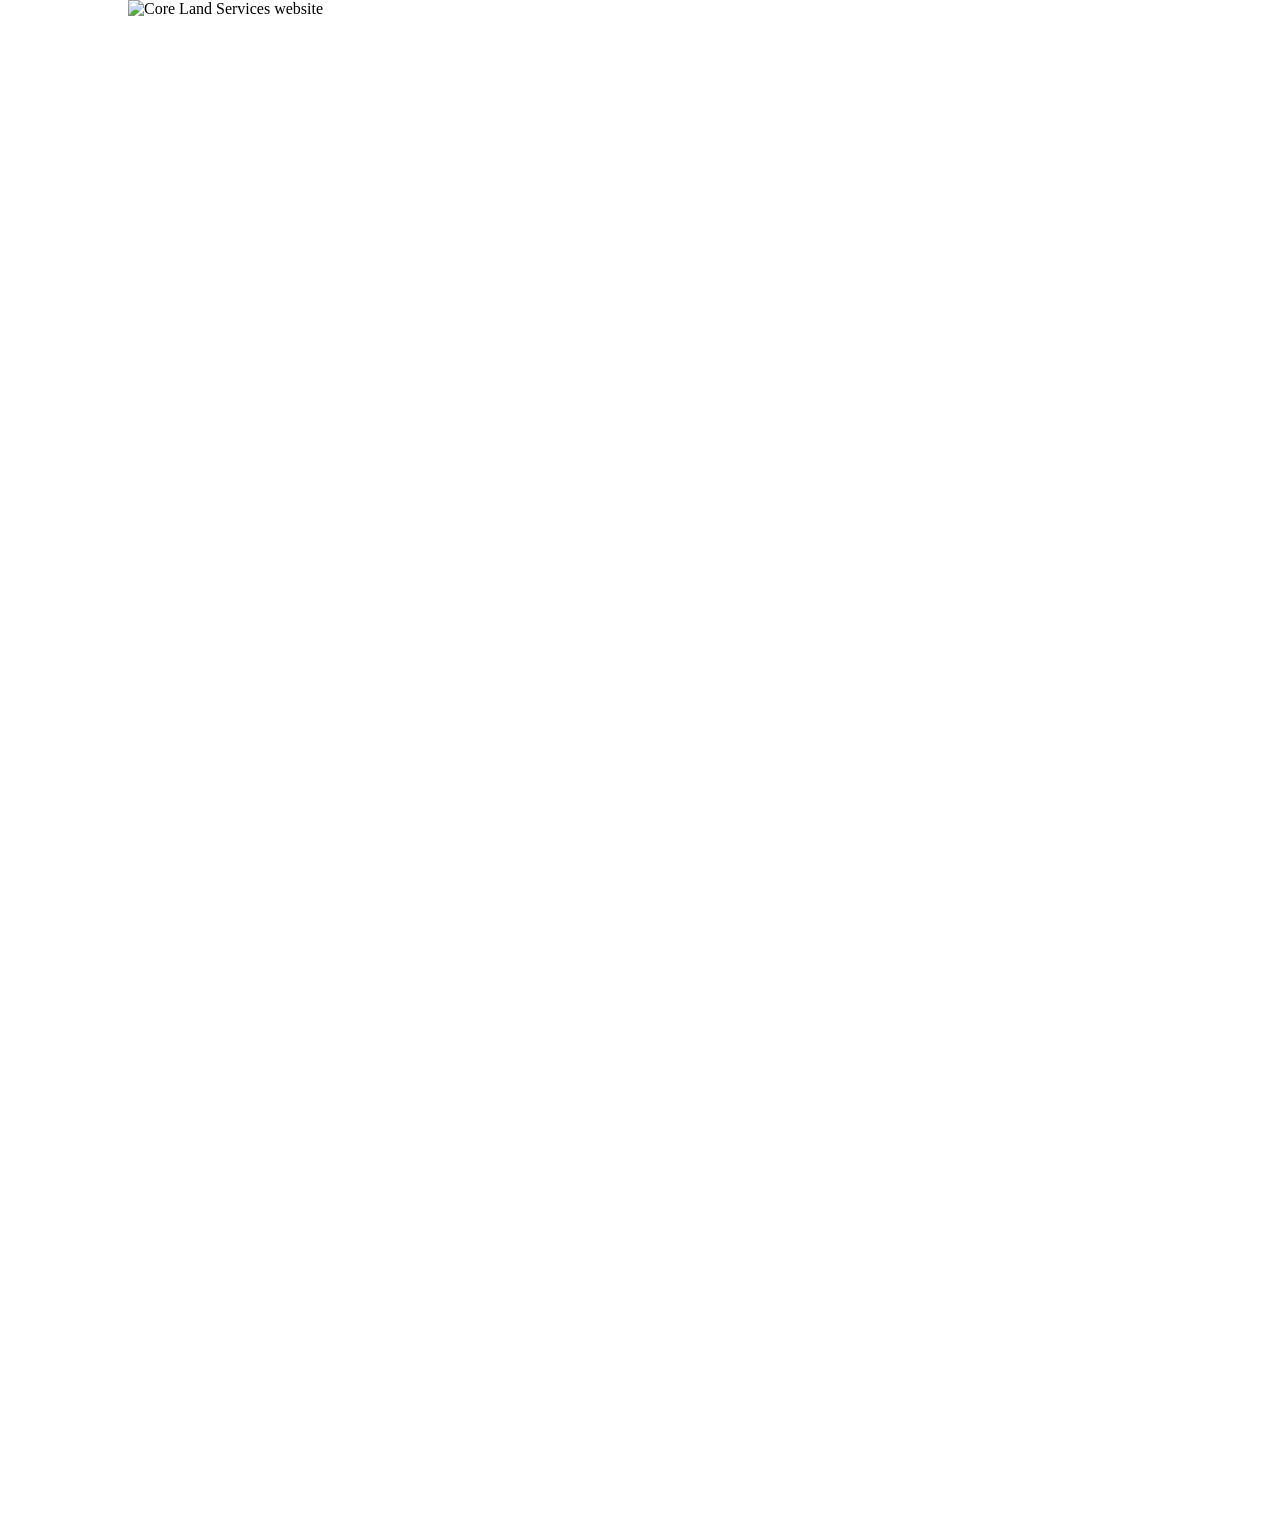
==== commit 7b9bb523: "Add files via upload" ====
--- a/index.html
+++ b/index.html
@@ -1,106 +1,39 @@
 <!doctype html>
 <html lang="en">
 <head>
-<meta charset="utf-8">
-<meta name="viewport" content="width=device-width,initial-scale=1">
-<title>Core Land Services | King George, VA</title>
-<meta name="description" content="Veteran-owned stump grinding, small tree removal, mowing, hauling, landscaping and property cleanup in King George, Virginia.">
-<link rel="stylesheet" href="styles.css">
+  <meta charset="utf-8">
+  <meta name="viewport" content="width=device-width, initial-scale=1">
+  <title>Core Land Services</title>
+  <style>
+    html, body {
+      margin: 0;
+      padding: 0;
+      background: #ffffff;
+    }
+    body {
+      overflow-x: auto;
+    }
+    .site-image {
+      display: block;
+      width: 1024px;
+      height: 1536px;
+      margin: 0 auto;
+    }
+    @media (max-width: 1024px) {
+      .site-image {
+        width: 100%;
+        height: auto;
+      }
+    }
+  </style>
 </head>
 <body>
-<div class="topbar">
-  <div class="wrap topbar-inner"><strong>🇺🇸 VETERAN OWNED &amp; OPERATED</strong><span>Proudly Serving King George, VA and Surrounding Areas</span></div>
-</div>
-
-<header class="header">
-  <div class="wrap nav">
-    <a class="logo" href="#home" aria-label="Core Land Services home"><span class="cls">CLS</span></a>
-    <button class="menu" aria-label="Open menu">☰</button>
-    <nav class="links">
-      <a href="#home">Home</a><a href="#services">Services</a><a href="#about">About</a>
-      <a href="#gallery">Gallery</a><a href="#area">Service Areas</a><a href="#quote">Contact</a>
-    </nav>
-    <div class="header-cta"><a class="phone" href="tel:+14439456869">☎ 443-945-6869</a><a class="btn" href="#quote">GET A FREE QUOTE</a></div>
-  </div>
-</header>
-
-<main id="home">
-<section class="hero">
-  <div class="wrap hero-grid">
-    <div class="hero-copy">
-      <div class="eyebrow">STUMP GRINDING &nbsp;•&nbsp; TREE REMOVAL &nbsp;•&nbsp; LANDSCAPING</div>
-      <h1>YOUR PROPERTY.<br><span>OUR WORK. DONE RIGHT.</span></h1>
-      <h3>Veteran owned and operated in King George, VA.</h3>
-      <p>Core Land Services helps homeowners and businesses reclaim, clean up, and transform their properties with professional stump grinding, small tree removal, mowing, hauling, and landscaping services.</p>
-      <div class="actions"><a class="btn light" href="#quote">▣ &nbsp; GET A FREE QUOTE</a><a class="btn outline" href="tel:+14439456869">☎ &nbsp; 443-945-6869</a></div>
-    </div>
-    <div class="equipment-card">
-      <div class="machine stump">VERMEER<br><small>STUMP GRINDING</small></div>
-      <div class="machine mower">JOHN DEERE<br><small>ZERO-TURN MOWING</small></div>
-      <div class="badge">★ VETERAN ★<br>OWNED &amp; OPERATED</div>
-    </div>
-  </div>
-</section>
-
-<section class="trust">
-  <div class="wrap trust-grid">
-    <div>🛡️ <b>VETERAN OWNED<br>&amp; OPERATED</b></div>
-    <div>⚙️ <b>VERMEER<br>STUMP GRINDING</b></div>
-    <div>🚜 <b>JOHN DEERE<br>MOWING EQUIPMENT</b></div>
-    <div>🌿 <b>PROPERTY CLEANUP<br>&amp; HAUL-AWAY</b></div>
-    <div>📅 <b>FREE ESTIMATES</b></div>
-    <div>📍 <b>KING GEORGE, VA<br>&amp; SURROUNDING AREAS</b></div>
-  </div>
-</section>
-
-<section class="services" id="services">
-  <div class="wrap">
-    <div class="kicker">OUR SERVICES</div><h2>Complete Property Services</h2>
-    <p class="intro">From stubborn stumps to overgrown yards, Core Land Services provides reliable equipment and hard work to get the job done right.</p>
-    <div class="service-grid">
-      <article><div class="photo p1">⚙️</div><h3>Stump Grinding</h3><p>Remove unwanted stumps and reclaim valuable yard space with professional stump grinding.</p></article>
-      <article><div class="photo p2">🌳</div><h3>Small Tree Removal</h3><p>Take care of unwanted, damaged, or overgrown smaller trees and leave your property cleaned up.</p></article>
-      <article><div class="photo p3">🪵</div><h3>Brush &amp; Debris Hauling</h3><p>We'll load up and haul away branches, brush, tree debris, and other material generated from your project.</p></article>
-      <article><div class="photo p4">🚜</div><h3>Lawn Mowing</h3><p>Clean, consistent mowing with professional John Deere zero-turn equipment.</p></article>
-      <article><div class="photo p5">🌿</div><h3>Landscaping &amp; Property Cleanup</h3><p>Mulching, bed installation, edging, shrub trimming, and general property cleanup.</p></article>
-    </div>
-  </div>
-</section>
-
-<section class="about" id="about">
-  <div class="wrap about-grid">
-    <div><div class="kicker pale">ABOUT CORE LAND SERVICES</div><h2>Built on Service. Driven by Quality.</h2>
-      <p>At Core Land Services, we bring the same commitment, discipline, and attention to detail to every property we work on. As a veteran-owned and operated business, we take pride in doing the job right, treating our customers with respect, and leaving every property better than we found it.</p>
-      <a class="btn outline" href="#quote">LEARN MORE ABOUT US</a>
-    </div>
-    <div class="values"><div>🤝<b>RELIABLE<br>SERVICE</b></div><div>★<b>QUALITY<br>WORKMANSHIP</b></div><div>👥<b>LOCALLY<br>OWNED</b></div><div>🛡️<b>CLEANER, SAFER<br>PROPERTIES</b></div></div>
-  </div>
-</section>
-
-<section class="projects" id="gallery">
-  <div class="wrap project-row"><div class="project-title"><div class="kicker">OUR WORK</div><h2>Recent Projects</h2><p>Real results. Happier properties.</p></div>
-  <div class="beforeafter"><span>BEFORE</span><span>AFTER</span></div><div class="beforeafter trees"><span>BEFORE</span><span>AFTER</span></div>
-  <a class="btn" href="#quote">VIEW FULL GALLERY</a></div>
-</section>
-
-<section class="bottom" id="area">
- <div class="wrap bottom-grid">
-   <div class="area"><h2>📍 Proudly Serving King George, Virginia</h2><p>We provide stump grinding, tree removal, mowing, landscaping, and property cleanup throughout King George, VA and surrounding areas.</p><a class="btn" href="#quote">GET A QUOTE</a></div>
-   <div class="motto"><div class="va">VA</div><b>LOCAL SERVICE.<br>VETERAN VALUES.<br>A CLEANER TOMORROW.</b></div>
-   <div class="quote" id="quote"><h2>Get a Free Quote</h2><p>Fill out the form below and we'll get back to you as soon as possible.</p>
-    <form action="https://formsubmit.co/Corelandservices1@gmail.com" method="POST">
-      <input type="hidden" name="_subject" value="New Core Land Services Quote Request">
-      <div class="two"><input name="Name" placeholder="Name *" required><input name="Phone" placeholder="Phone *" required></div>
-      <div class="two"><input name="Email" type="email" placeholder="Email"><select name="Service"><option>Service Needed</option><option>Stump Grinding</option><option>Small Tree Removal</option><option>Brush & Debris Hauling</option><option>Lawn Mowing</option><option>Landscaping / Property Cleanup</option></select></div>
-      <textarea name="Message" placeholder="Message (optional)"></textarea>
-      <button class="btn light" type="submit">REQUEST A QUOTE</button>
-    </form>
-   </div>
- </div>
-</section>
-</main>
-
-<footer><div class="wrap footer-grid"><div class="cls footlogo">CLS</div><div>Home &nbsp; | &nbsp; Services &nbsp; | &nbsp; About &nbsp; | &nbsp; Gallery &nbsp; | &nbsp; Service Areas &nbsp; | &nbsp; Contact<br><b>☎ 443-945-6869</b><br>King George, VA</div><div>🇺🇸 <b>VETERAN OWNED &amp; OPERATED</b><br><small>Properties Today. Stronger Communities Tomorrow.</small></div></div></footer>
-<a class="mobile-call" href="tel:+14439456869">☎ Call 443-945-6869</a>
-<script src="script.js"></script>
-</body></html>+  <img
+    class="site-image"
+    src="assets/core-land-services-homepage.png"
+    width="1024"
+    height="1536"
+    alt="Core Land Services website"
+  >
+</body>
+</html>
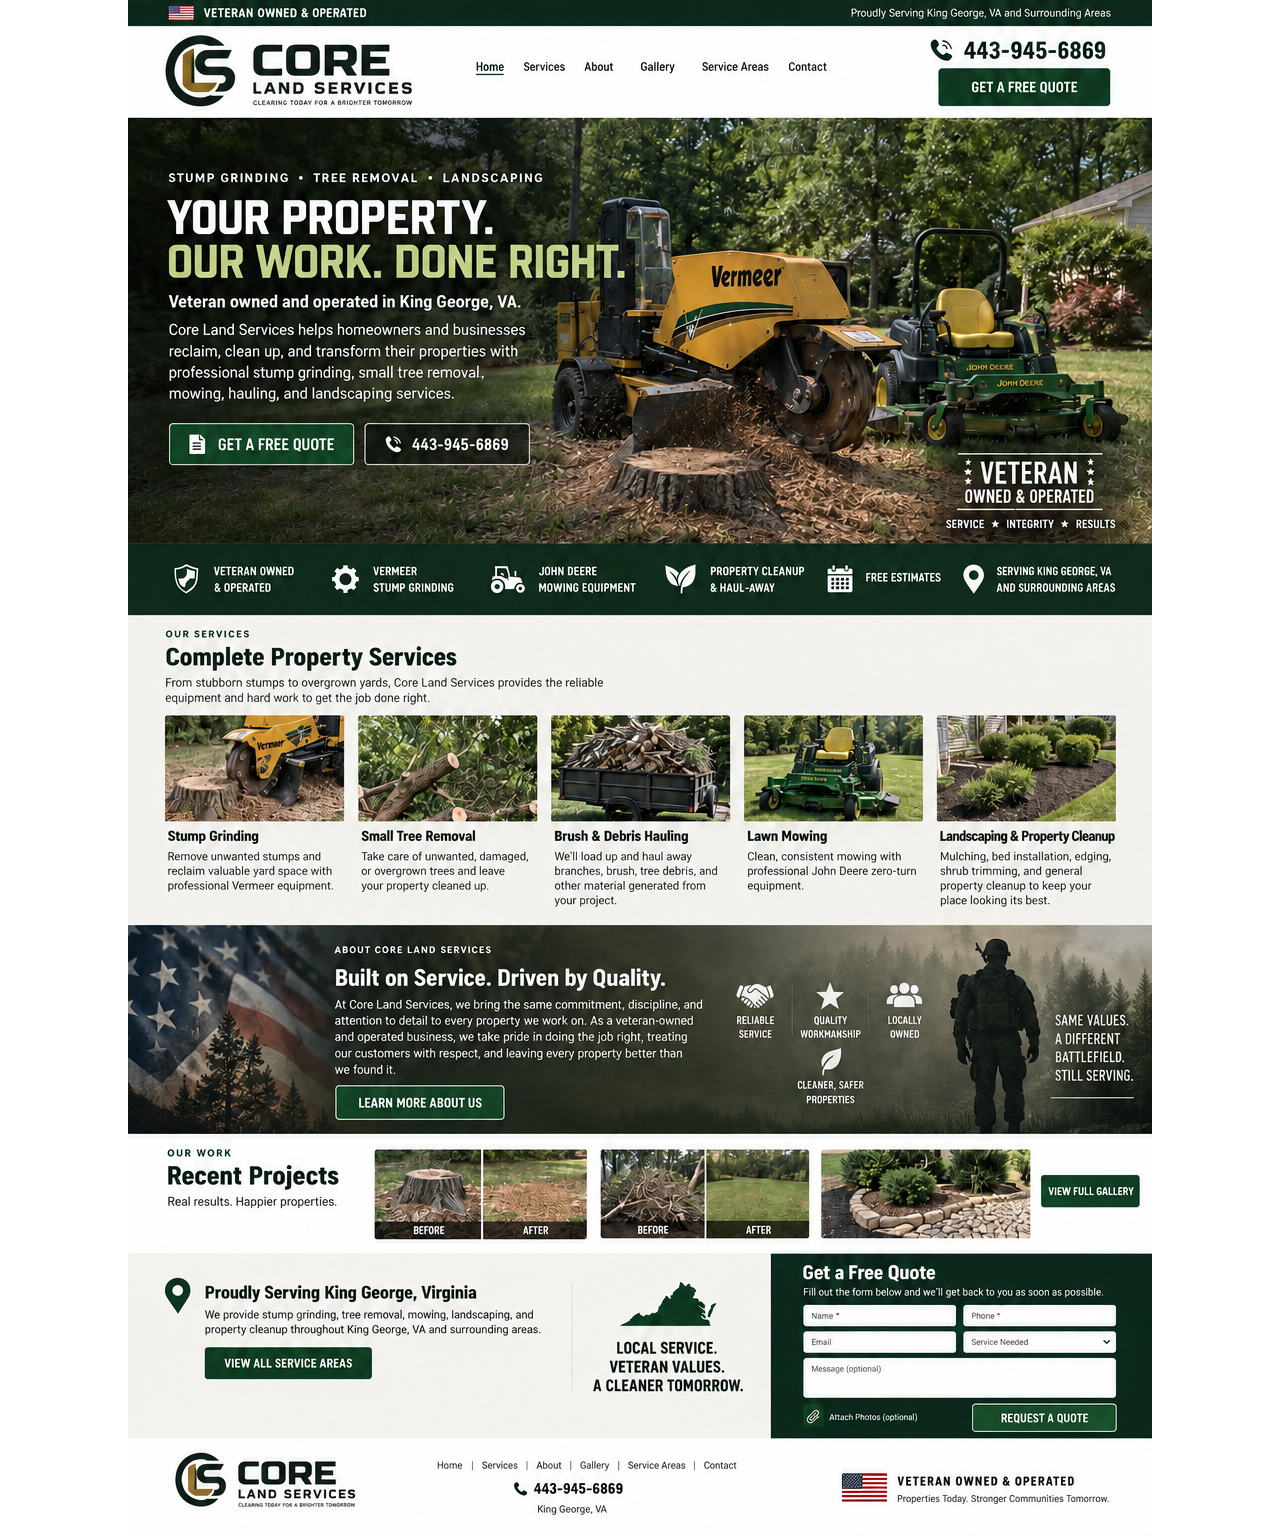
==== commit 22611da6: "Update image source path in index.html" ====
--- a/index.html
+++ b/index.html
@@ -30,7 +30,7 @@
 <body>
   <img
     class="site-image"
-    src="assets/core-land-services-homepage.png"
+    src="core-land-services-homepage.png"
     width="1024"
     height="1536"
     alt="Core Land Services website"
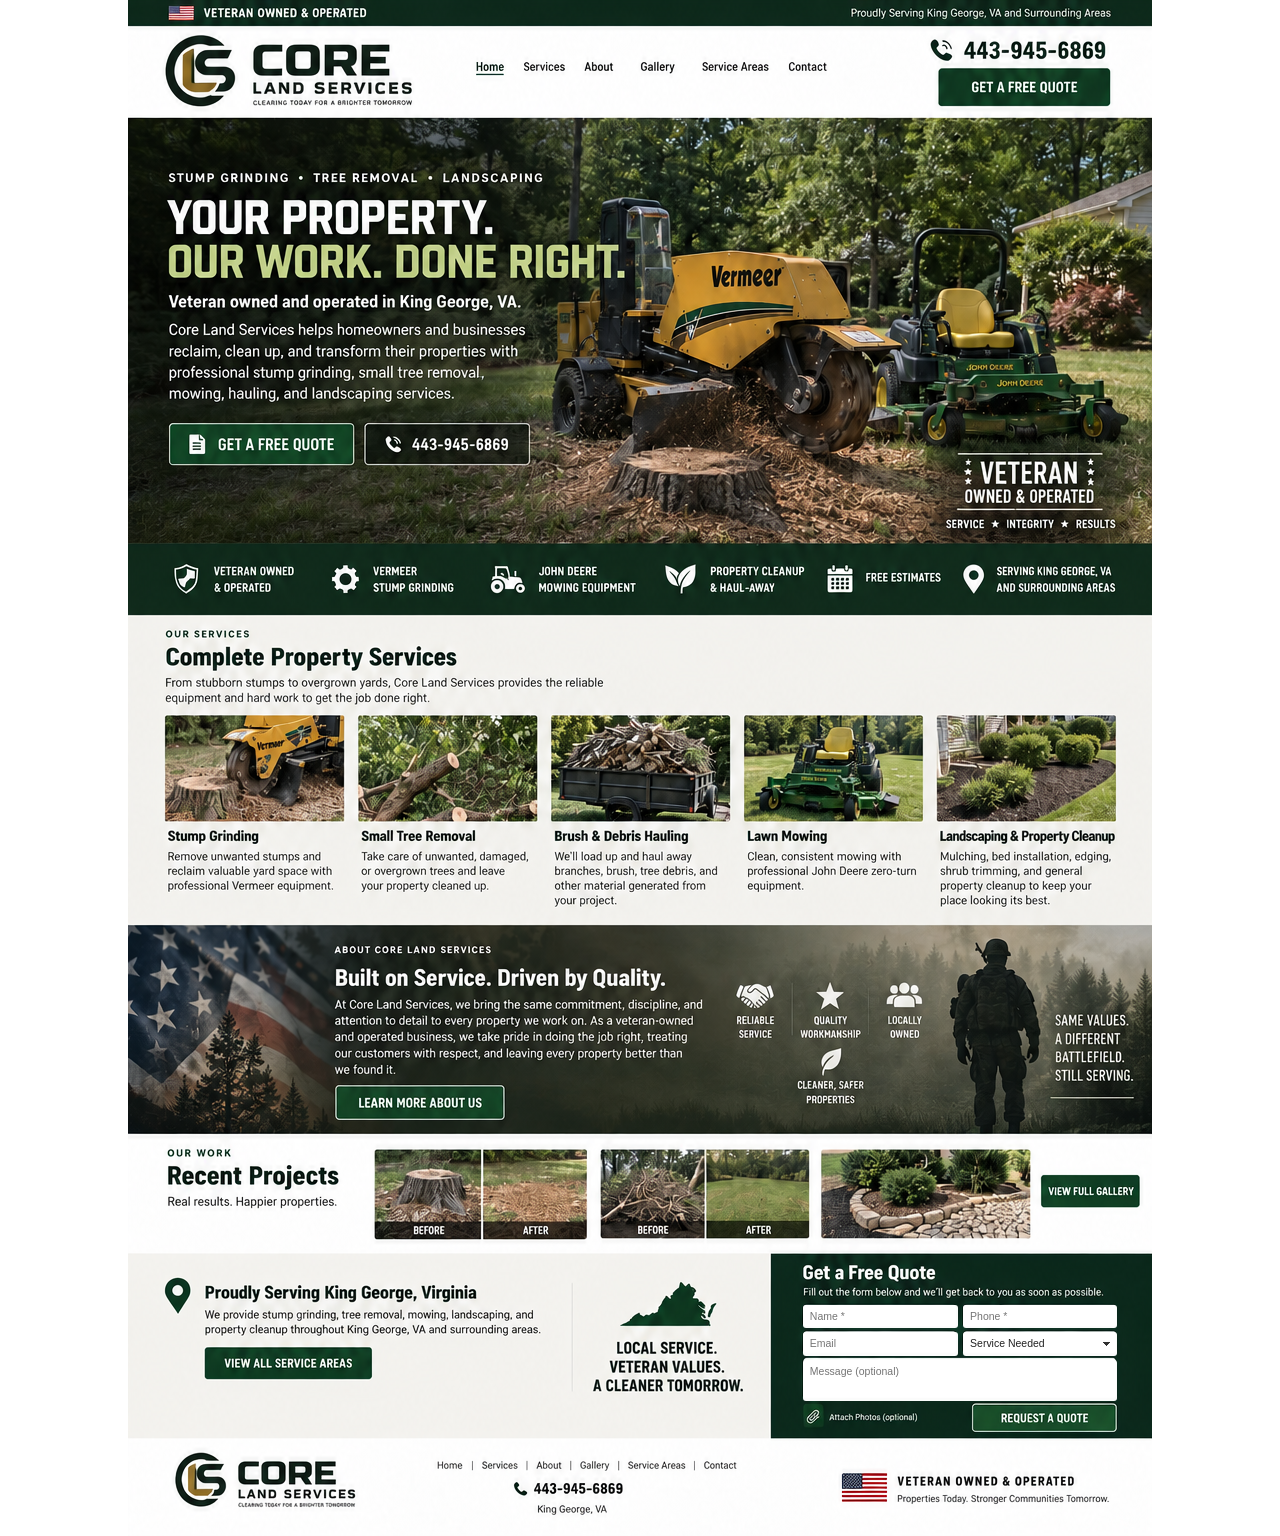
==== commit 82b6ad72: "Add files via upload" ====
--- a/index.html
+++ b/index.html
@@ -3,37 +3,265 @@
 <head>
   <meta charset="utf-8">
   <meta name="viewport" content="width=device-width, initial-scale=1">
+  <meta name="description" content="Core Land Services — veteran owned property services in King George, Virginia.">
   <title>Core Land Services</title>
   <style>
-    html, body {
-      margin: 0;
-      padding: 0;
-      background: #ffffff;
-    }
-    body {
-      overflow-x: auto;
-    }
+    * { box-sizing: border-box; }
+    html { scroll-behavior: smooth; background: #fff; }
+    body { margin: 0; background: #fff; font-family: Arial, Helvetica, sans-serif; }
+
+    .site {
+      position: relative;
+      width: min(1024px, 100vw);
+      aspect-ratio: 2 / 3;
+      margin: 0 auto;
+    }
+
     .site-image {
       display: block;
-      width: 1024px;
-      height: 1536px;
-      margin: 0 auto;
-    }
-    @media (max-width: 1024px) {
-      .site-image {
-        width: 100%;
-        height: auto;
-      }
+      width: 100%;
+      height: auto;
+      user-select: none;
+      -webkit-user-drag: none;
+    }
+
+    .hotspot, .anchor-target, .form-control, .file-hotspot, .submit-hotspot {
+      position: absolute;
+    }
+
+    .hotspot {
+      display: block;
+      background: transparent;
+      border-radius: 4px;
+      text-decoration: none;
+      cursor: pointer;
+    }
+
+    .hotspot:focus-visible,
+    .file-hotspot:focus-visible,
+    .submit-hotspot:focus-visible,
+    .form-control:focus-visible {
+      outline: 3px solid #f4c542;
+      outline-offset: 2px;
+    }
+
+    .anchor-target {
+      left: 0;
+      width: 1px;
+      height: 1px;
+      pointer-events: none;
+    }
+
+    /* Quote form overlays. These replace the non-interactive form drawn in the image. */
+    .form-control {
+      appearance: none;
+      -webkit-appearance: none;
+      border: 0;
+      border-radius: 3px;
+      padding: 0 7px;
+      background: rgba(255,255,255,.985);
+      color: #222;
+      font: 400 clamp(7px, 0.82vw, 11px)/1.2 Arial, Helvetica, sans-serif;
+      z-index: 4;
+    }
+
+    textarea.form-control {
+      padding-top: 6px;
+      resize: none;
+    }
+
+    select.form-control {
+      padding-right: 20px;
+      background-image:
+        linear-gradient(45deg, transparent 50%, #303030 50%),
+        linear-gradient(135deg, #303030 50%, transparent 50%);
+      background-position:
+        calc(100% - 10px) 50%,
+        calc(100% - 6px) 50%;
+      background-size: 4px 4px, 4px 4px;
+      background-repeat: no-repeat;
+    }
+
+    .file-hotspot,
+    .submit-hotspot {
+      z-index: 5;
+      border: 0;
+      background: transparent;
+      cursor: pointer;
+      color: transparent;
+      overflow: hidden;
+    }
+
+    #photo { display: none; }
+
+    /* Section anchors */
+    #home { top: 0%; }
+    #services { top: 39.9%; }
+    #about { top: 60.2%; }
+    #gallery { top: 73.6%; }
+    #service-areas { top: 81.5%; }
+    #contact { top: 81.5%; }
+
+    /* Header */
+    .logo-top { left: 3.1%; top: 1.7%; width: 25.8%; height: 5.7%; }
+    .nav-home { left: 33.6%; top: 3.2%; width: 4.4%; height: 2.2%; }
+    .nav-services { left: 38.2%; top: 3.2%; width: 5.4%; height: 2.2%; }
+    .nav-about { left: 44.2%; top: 3.2%; width: 4.7%; height: 2.2%; }
+    .nav-gallery { left: 49.7%; top: 3.2%; width: 4.7%; height: 2.2%; }
+    .nav-areas { left: 55.1%; top: 3.2%; width: 8.1%; height: 2.2%; }
+    .nav-contact { left: 63.9%; top: 3.2%; width: 6.1%; height: 2.2%; }
+    .phone-top { left: 78.2%; top: 1.9%; width: 18.5%; height: 2.7%; }
+    .quote-top { left: 78.8%; top: 4.35%; width: 17.5%; height: 2.65%; }
+
+    /* Hero */
+    .quote-hero { left: 3.9%; top: 27.45%; width: 18.4%; height: 3.0%; }
+    .phone-hero { left: 22.9%; top: 27.45%; width: 16.7%; height: 3.0%; }
+
+    /* Service cards */
+    .service-stump { left: 3.4%; top: 46.3%; width: 18.2%; height: 13.1%; }
+    .service-tree { left: 22.4%; top: 46.3%; width: 18.0%; height: 13.1%; }
+    .service-hauling { left: 41.0%; top: 46.3%; width: 18.3%; height: 13.1%; }
+    .service-mowing { left: 60.0%; top: 46.3%; width: 18.2%; height: 13.1%; }
+    .service-landscape { left: 78.8%; top: 46.3%; width: 18.0%; height: 13.1%; }
+
+    /* Mid-page CTAs */
+    .about-button { left: 20.1%; top: 70.55%; width: 17.0%; height: 2.45%; }
+    .gallery-button { left: 89.0%; top: 76.35%; width: 9.8%; height: 2.6%; }
+    .areas-button { left: 7.2%; top: 87.65%; width: 17.0%; height: 2.65%; }
+
+    /* Quote form */
+    #quote-name { left: 65.9%; top: 84.93%; width: 15.2%; height: 1.55%; }
+    #quote-phone { left: 81.55%; top: 84.93%; width: 15.0%; height: 1.55%; }
+    #quote-email { left: 65.9%; top: 86.72%; width: 15.2%; height: 1.55%; }
+    #quote-service { left: 81.55%; top: 86.72%; width: 15.0%; height: 1.55%; }
+    #quote-message { left: 65.9%; top: 88.52%; width: 30.65%; height: 2.72%; }
+    .file-hotspot { left: 65.9%; top: 91.33%; width: 16.3%; height: 2.05%; }
+    .submit-hotspot { left: 82.4%; top: 91.33%; width: 14.15%; height: 2.05%; }
+
+    /* Footer */
+    .logo-footer { left: 3.8%; top: 94.45%; width: 19.7%; height: 4.2%; }
+    .footer-home { left: 29.8%; top: 94.55%; width: 3.7%; height: 1.6%; }
+    .footer-services { left: 33.7%; top: 94.55%; width: 5.0%; height: 1.6%; }
+    .footer-about { left: 39.1%; top: 94.55%; width: 4.0%; height: 1.6%; }
+    .footer-gallery { left: 43.6%; top: 94.55%; width: 4.4%; height: 1.6%; }
+    .footer-areas { left: 48.4%; top: 94.55%; width: 7.6%; height: 1.6%; }
+    .footer-contact { left: 56.0%; top: 94.55%; width: 5.0%; height: 1.6%; }
+    .phone-footer { left: 37.4%; top: 96.1%; width: 12.2%; height: 1.9%; }
+
+    @media (max-width: 600px) {
+      .form-control { padding-left: 3px; padding-right: 3px; }
+      textarea.form-control { padding-top: 2px; }
     }
   </style>
 </head>
 <body>
-  <img
-    class="site-image"
-    src="core-land-services-homepage.png"
-    width="1024"
-    height="1536"
-    alt="Core Land Services website"
-  >
+  <main class="site" aria-label="Core Land Services home page">
+    <img class="site-image" src="assets/core-land-services-homepage.png" width="1024" height="1536" alt="Core Land Services website">
+
+    <span id="home" class="anchor-target"></span>
+    <span id="services" class="anchor-target"></span>
+    <span id="about" class="anchor-target"></span>
+    <span id="gallery" class="anchor-target"></span>
+    <span id="service-areas" class="anchor-target"></span>
+    <span id="contact" class="anchor-target"></span>
+
+    <a class="hotspot logo-top" href="#home" aria-label="Core Land Services home"></a>
+    <a class="hotspot nav-home" href="#home" aria-label="Home"></a>
+    <a class="hotspot nav-services" href="#services" aria-label="Services"></a>
+    <a class="hotspot nav-about" href="#about" aria-label="About"></a>
+    <a class="hotspot nav-gallery" href="#gallery" aria-label="Gallery"></a>
+    <a class="hotspot nav-areas" href="#service-areas" aria-label="Service Areas"></a>
+    <a class="hotspot nav-contact" href="#contact" aria-label="Contact"></a>
+    <a class="hotspot phone-top" href="tel:+14439456869" aria-label="Call Core Land Services at 443-945-6869"></a>
+    <a class="hotspot quote-top" href="#contact" aria-label="Get a free quote"></a>
+
+    <a class="hotspot quote-hero" href="#contact" aria-label="Get a free quote"></a>
+    <a class="hotspot phone-hero" href="tel:+14439456869" aria-label="Call Core Land Services at 443-945-6869"></a>
+
+    <a class="hotspot service-stump" href="#contact" data-service="Stump Grinding" aria-label="Request a quote for stump grinding"></a>
+    <a class="hotspot service-tree" href="#contact" data-service="Small Tree Removal" aria-label="Request a quote for small tree removal"></a>
+    <a class="hotspot service-hauling" href="#contact" data-service="Brush & Debris Hauling" aria-label="Request a quote for brush and debris hauling"></a>
+    <a class="hotspot service-mowing" href="#contact" data-service="Lawn Mowing" aria-label="Request a quote for lawn mowing"></a>
+    <a class="hotspot service-landscape" href="#contact" data-service="Landscaping & Property Cleanup" aria-label="Request a quote for landscaping and property cleanup"></a>
+
+    <a class="hotspot about-button" href="#about" aria-label="Learn more about Core Land Services"></a>
+    <a class="hotspot gallery-button" href="#gallery" aria-label="View full gallery"></a>
+    <a class="hotspot areas-button" href="#service-areas" aria-label="View all service areas"></a>
+
+    <form id="quote-form" aria-label="Request a free quote">
+      <input class="form-control" id="quote-name" name="name" type="text" placeholder="Name *" autocomplete="name" required aria-label="Name">
+      <input class="form-control" id="quote-phone" name="phone" type="tel" placeholder="Phone *" autocomplete="tel" required aria-label="Phone">
+      <input class="form-control" id="quote-email" name="email" type="email" placeholder="Email" autocomplete="email" aria-label="Email">
+      <select class="form-control" id="quote-service" name="service" aria-label="Service needed">
+        <option value="">Service Needed</option>
+        <option>Stump Grinding</option>
+        <option>Small Tree Removal</option>
+        <option>Brush & Debris Hauling</option>
+        <option>Lawn Mowing</option>
+        <option>Landscaping & Property Cleanup</option>
+        <option>Other</option>
+      </select>
+      <textarea class="form-control" id="quote-message" name="message" placeholder="Message (optional)" aria-label="Message"></textarea>
+      <input id="photo" name="photo" type="file" accept="image/*" aria-label="Choose a photo to attach">
+      <label class="file-hotspot" for="photo" tabindex="0" aria-label="Attach photos">Attach Photos</label>
+      <button class="submit-hotspot" type="submit" aria-label="Request a quote">Request a Quote</button>
+    </form>
+
+    <a class="hotspot logo-footer" href="#home" aria-label="Core Land Services home"></a>
+    <a class="hotspot footer-home" href="#home" aria-label="Home"></a>
+    <a class="hotspot footer-services" href="#services" aria-label="Services"></a>
+    <a class="hotspot footer-about" href="#about" aria-label="About"></a>
+    <a class="hotspot footer-gallery" href="#gallery" aria-label="Gallery"></a>
+    <a class="hotspot footer-areas" href="#service-areas" aria-label="Service Areas"></a>
+    <a class="hotspot footer-contact" href="#contact" aria-label="Contact"></a>
+    <a class="hotspot phone-footer" href="tel:+14439456869" aria-label="Call Core Land Services at 443-945-6869"></a>
+  </main>
+
+  <script>
+    const serviceSelect = document.getElementById('quote-service');
+
+    document.querySelectorAll('[data-service]').forEach((link) => {
+      link.addEventListener('click', () => {
+        serviceSelect.value = link.dataset.service;
+      });
+    });
+
+    const fileLabel = document.querySelector('.file-hotspot');
+    fileLabel.addEventListener('keydown', (event) => {
+      if (event.key === 'Enter' || event.key === ' ') {
+        event.preventDefault();
+        document.getElementById('photo').click();
+      }
+    });
+
+    document.getElementById('quote-form').addEventListener('submit', (event) => {
+      event.preventDefault();
+
+      const name = document.getElementById('quote-name').value.trim();
+      const phone = document.getElementById('quote-phone').value.trim();
+      const email = document.getElementById('quote-email').value.trim();
+      const service = serviceSelect.value || 'Not specified';
+      const message = document.getElementById('quote-message').value.trim();
+      const photo = document.getElementById('photo').files[0];
+
+      const subject = `Free Quote Request - ${service}`;
+      const lines = [
+        `Name: ${name}`,
+        `Phone: ${phone}`,
+        `Email: ${email || 'Not provided'}`,
+        `Service: ${service}`,
+        '',
+        'Message:',
+        message || 'No message provided.'
+      ];
+
+      if (photo) {
+        lines.push('', `Photo selected: ${photo.name}`, 'Please attach this photo to the email before sending.');
+      }
+
+      const mailto = `mailto:Corelandservices1@gmail.com?subject=${encodeURIComponent(subject)}&body=${encodeURIComponent(lines.join('\n'))}`;
+      window.location.href = mailto;
+    });
+  </script>
 </body>
 </html>
